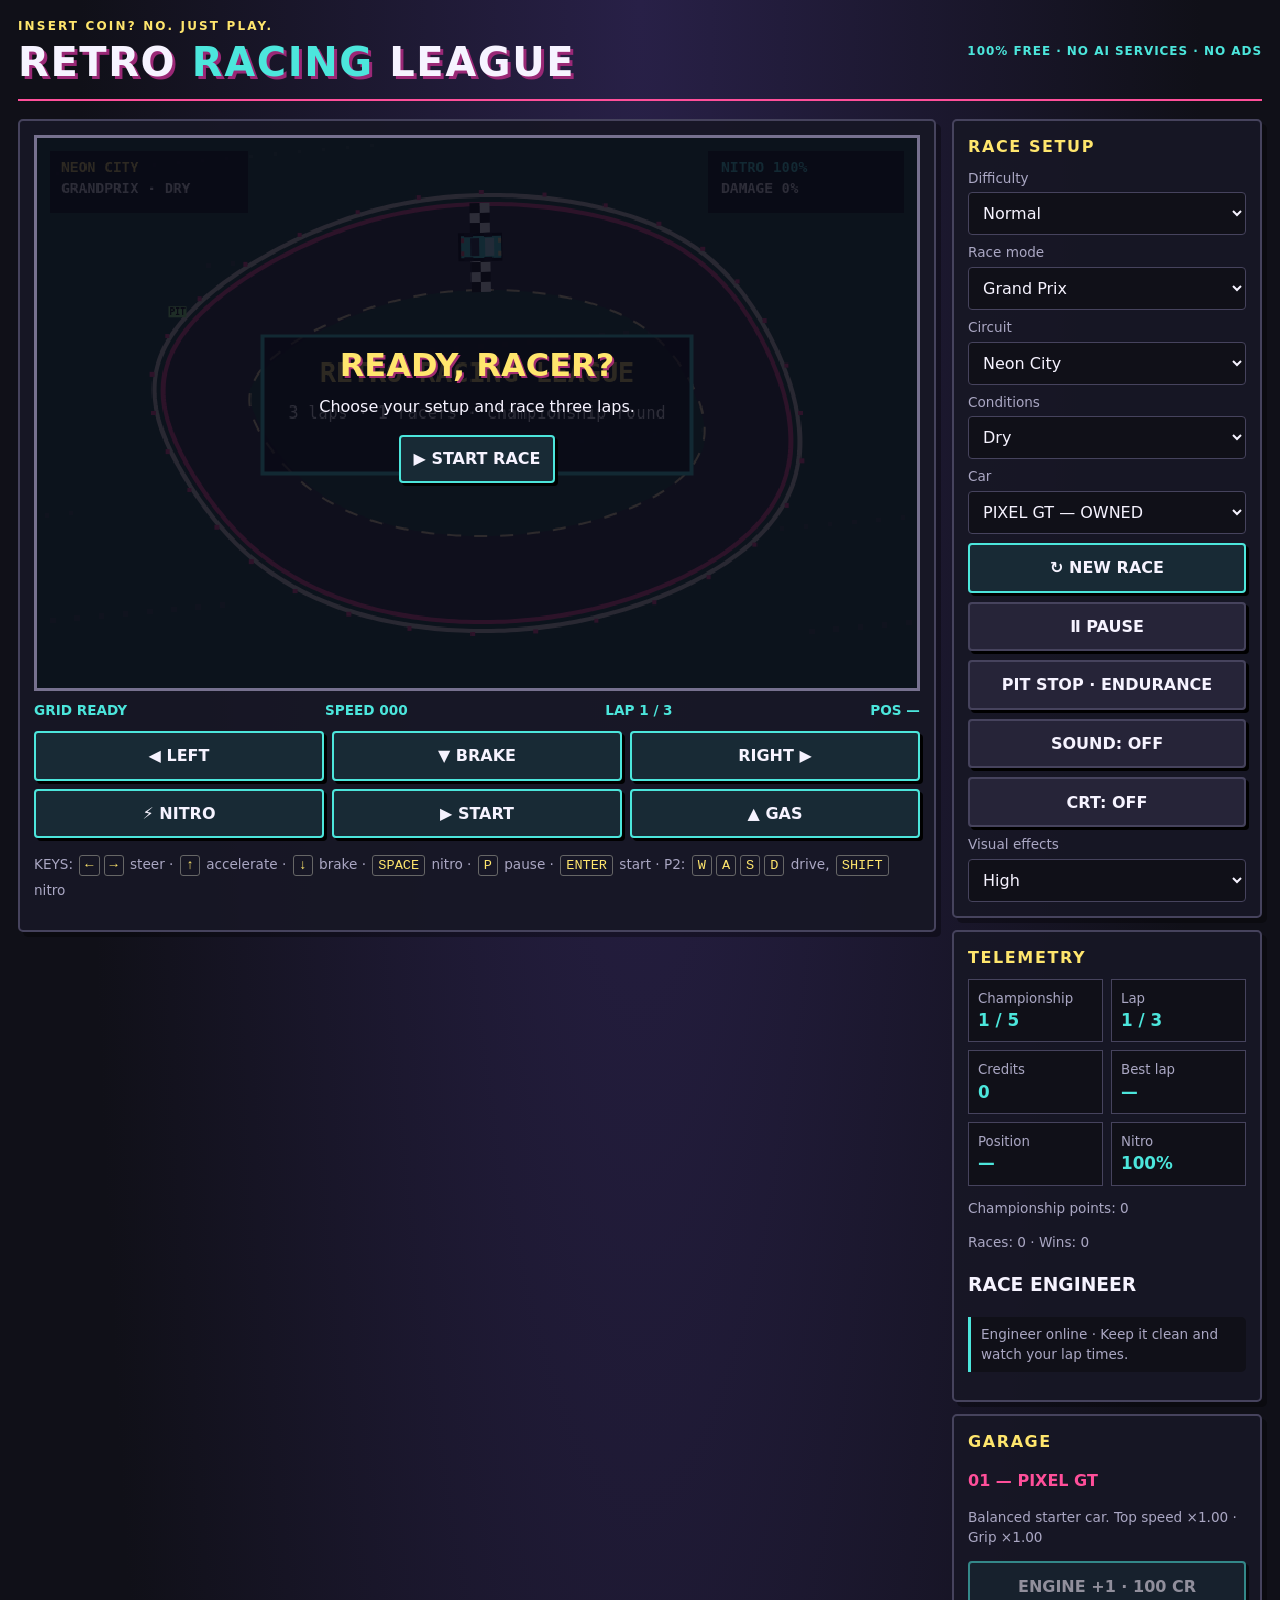
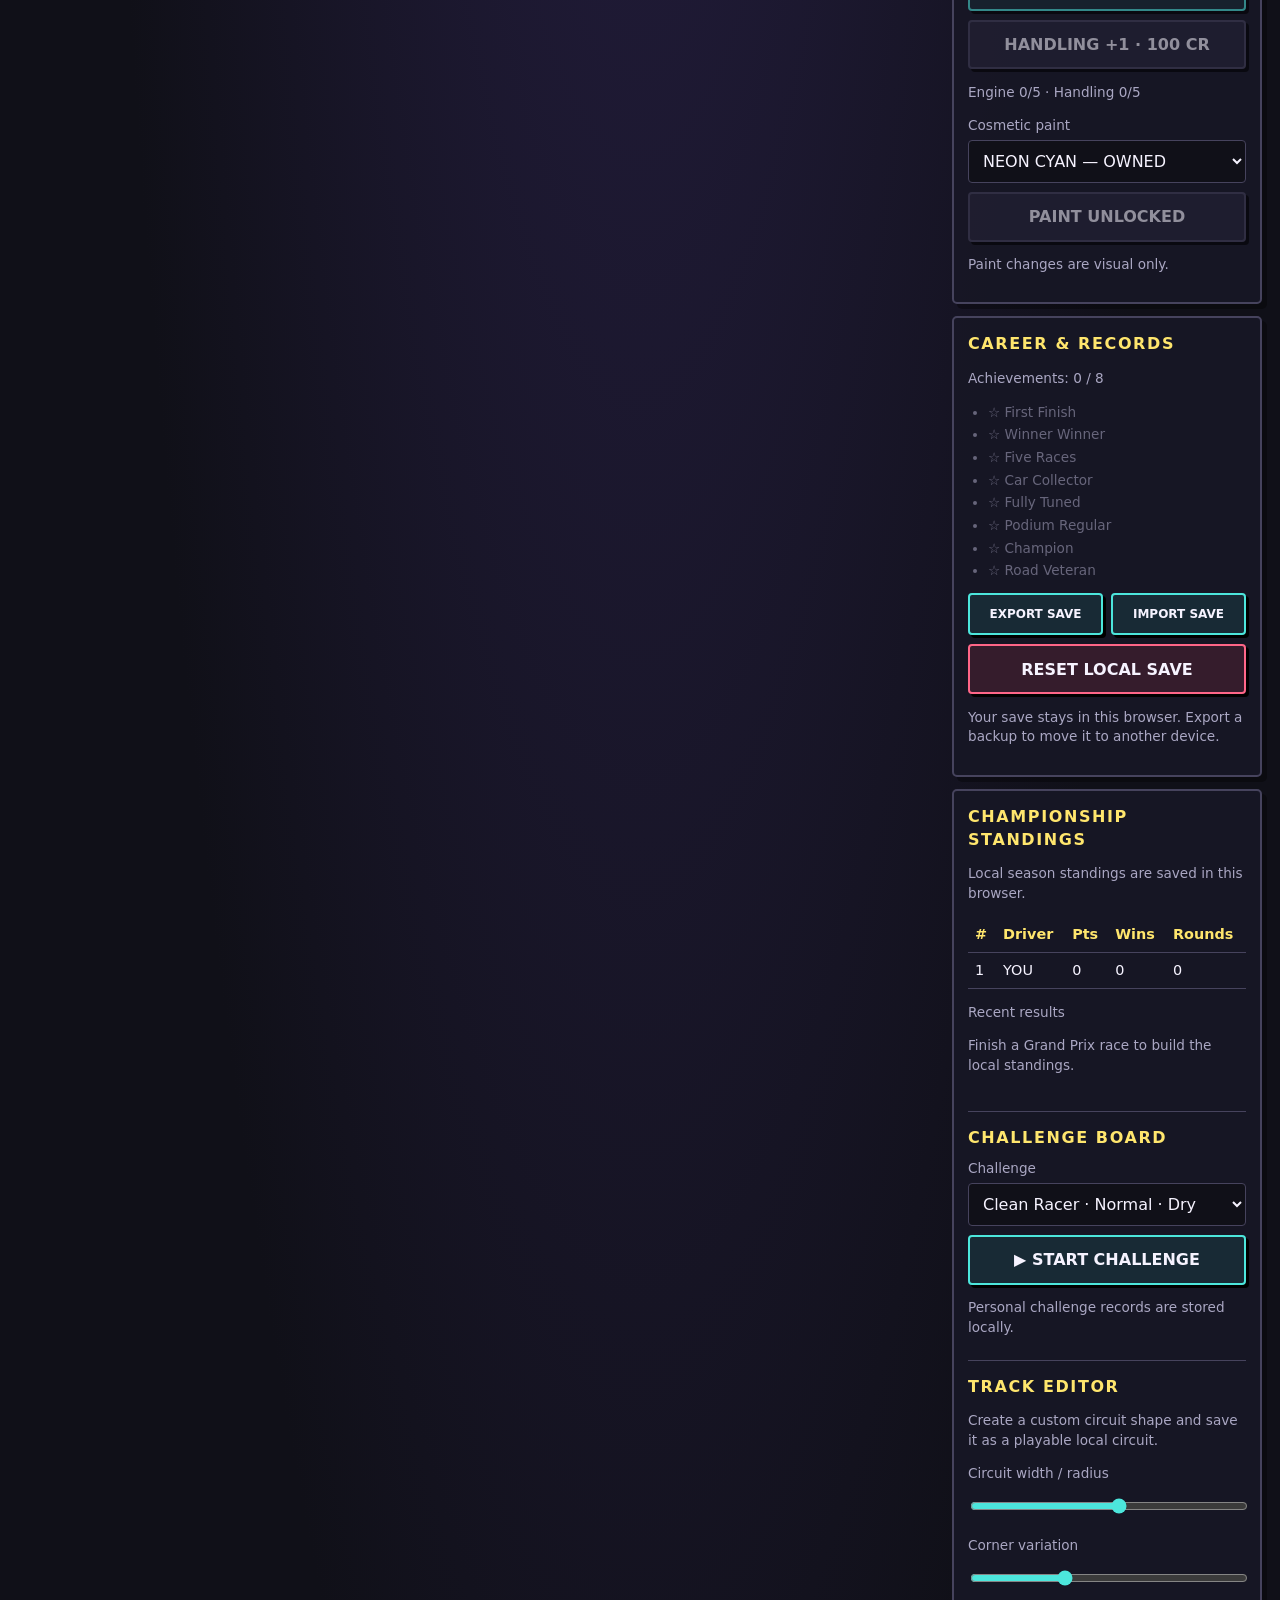
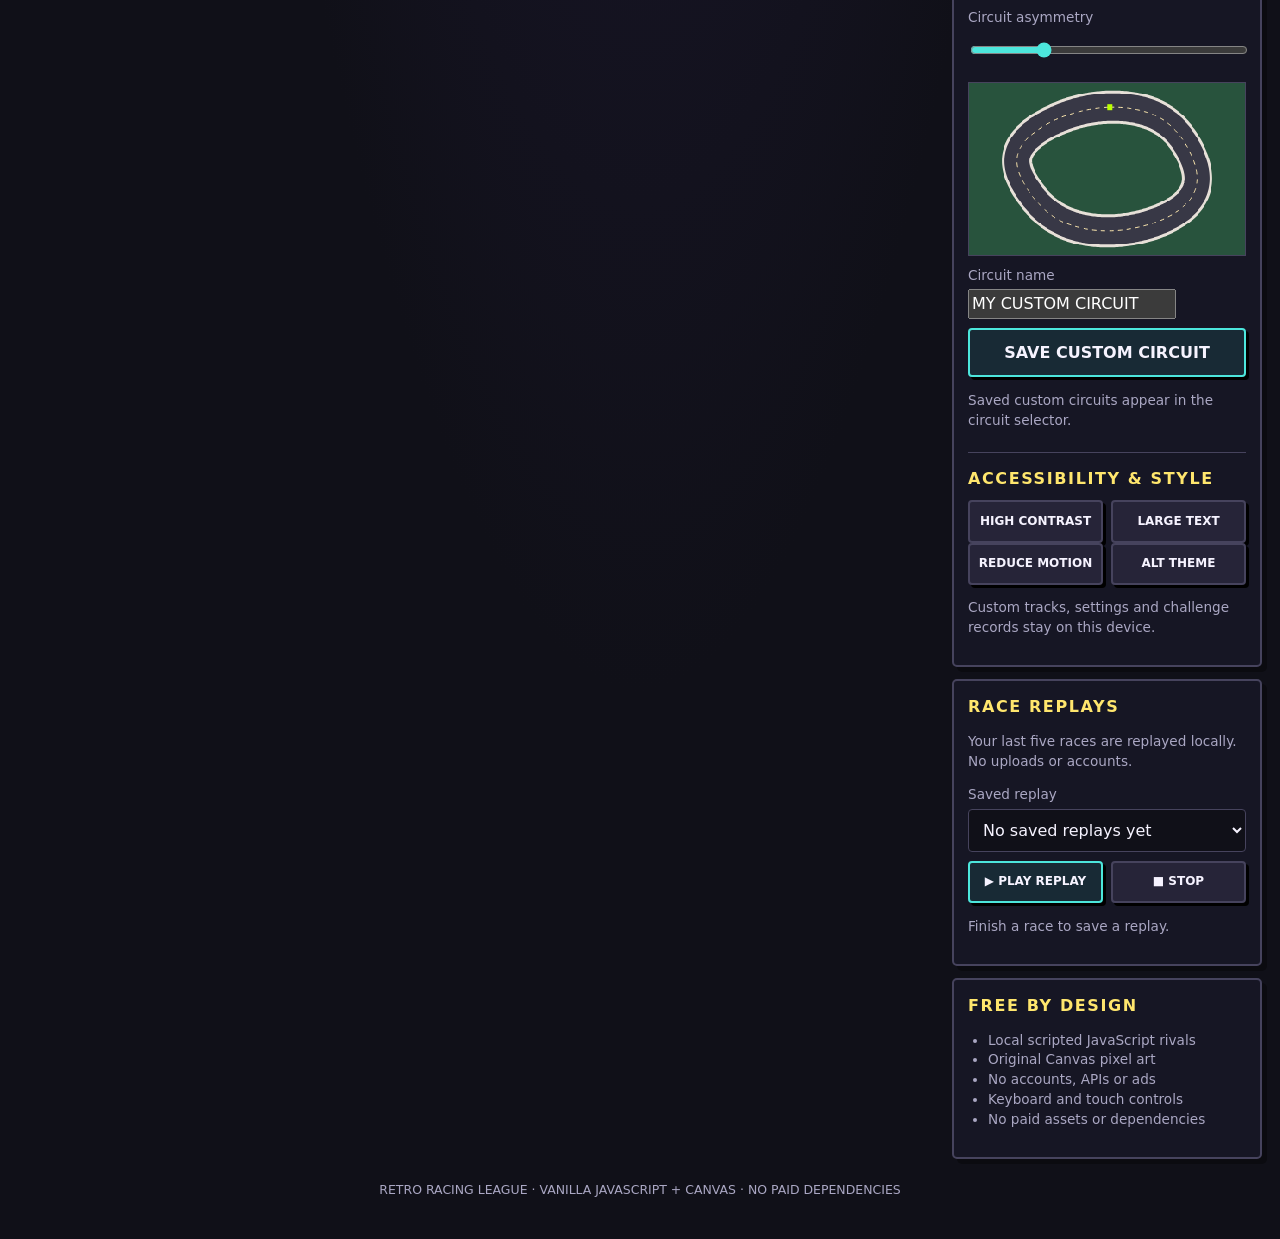
==== index.html @ 6a49f4e6 "Add new circuits to race selector" ====
<!doctype html>
<html lang="en">
<head>
<meta charset="utf-8"><meta name="viewport" content="width=device-width,initial-scale=1,viewport-fit=cover">
<meta name="theme-color" content="#101018"><meta name="description" content="A free 16-bit arcade racing career. Original Canvas graphics, local JavaScript rivals, no ads, no accounts, no paid services.">
<title>Retro Racing League</title><link rel="stylesheet" href="css/style.css">
</head>
<body><div class="shell">
<header class="mast"><div><p class="eyebrow">INSERT COIN? NO. JUST PLAY.</p><h1>RETRO <span>RACING</span> LEAGUE</h1></div><p class="free-tag">100% FREE · NO AI SERVICES · NO ADS</p></header>
<main>
<section class="game-panel">
<div id="canvasFrame" class="canvas-frame"><canvas id="game" width="800" height="500" aria-label="Top-down racing game. Use arrow keys or touch controls."></canvas>
<div id="overlay" class="overlay"><h2 id="overlayTitle">READY, RACER?</h2><p id="overlayText">Choose your setup and race three laps.</p><button id="startBtn">▶ START RACE</button></div></div>
<div class="race-strip"><span id="status" role="status" aria-live="polite">GRID READY</span><span id="speed">SPEED 000</span><span id="lap">LAP 0 / 3</span><span id="position">POS — / 4</span></div>
<div class="touch-controls" aria-label="Touch driving controls"><button data-control="left" aria-label="Steer left">◀ LEFT</button><button data-control="brake">▼ BRAKE</button><button data-control="right" aria-label="Steer right">RIGHT ▶</button><button data-control="nitro">⚡ NITRO</button><button id="mobileStart">▶ START</button><button data-control="gas">▲ GAS</button></div>
<p class="hint">KEYS: <kbd>←</kbd><kbd>→</kbd> steer · <kbd>↑</kbd> accelerate · <kbd>↓</kbd> brake · <kbd>SPACE</kbd> nitro · <kbd>P</kbd> pause · <kbd>ENTER</kbd> start · P2: <kbd>W</kbd><kbd>A</kbd><kbd>S</kbd><kbd>D</kbd> drive, <kbd>SHIFT</kbd> nitro</p>
</section>
<aside class="sidebar">
<section class="panel"><h2>RACE SETUP</h2>
<label for="difficulty">Difficulty</label><select id="difficulty"><option value="easy">Easy</option><option value="normal" selected>Normal</option><option value="hard">Hard</option><option value="expert">Expert</option></select>
<label for="mode">Race mode</label><select id="mode"><option value="grandprix">Grand Prix</option><option value="timeattack">Time Attack</option><option value="elimination">Elimination</option><option value="endurance">Endurance</option><option value="duel">LOCAL 2-PLAYER DUEL</option></select>
<label for="track">Circuit</label><select id="track"><option value="neon">Neon City</option><option value="desert">Pixel Desert</option><option value="forest">Forest Sprint</option><option value="coast">Coastal Run</option><option value="night">Midnight Run</option><option value="canyon">Canyon Loop</option><option value="snow">Snow Circuit</option><option value="harbor">Pixel Harbor</option><option value="mountain">Mountain Pass</option><option value="stadium">Turbo Stadium</option><option value="skyline">Skyline Express</option><option value="volcano">Volcano Run</option><option value="wetlands">Marshland GP</option><option value="tokyo">Pixel Tokyo</option><option value="ruins">Temple Ruins</option><option value="dunes">Dune Serpent</option><option value="glacier">Glacier Ring</option><option value="farmland">Harvest Raceway</option><option value="industrial">Industrial Zone</option><option value="lunar">Lunar Circuit</option></select>
<label for="weather">Conditions</label><select id="weather"><option value="dry">Dry</option><option value="wet">Wet</option></select>
<label for="car">Car</label><select id="car"></select>
<button id="newRace" class="wide">↻ NEW RACE</button><button id="pauseBtn" class="wide secondary">Ⅱ PAUSE / RESUME</button><button id="pitBtn" class="wide secondary">PIT STOP · ENDURANCE</button><button id="soundBtn" class="wide secondary">SOUND: OFF</button><button id="crtBtn" class="wide secondary">CRT: OFF</button><label for="quality">Visual effects</label><select id="quality"><option value="high">High</option><option value="low">Reduced effects</option></select>
</section>
<section class="panel"><h2>TELEMETRY</h2><div class="stats">
<div><small>Championship</small><strong id="raceNo">1 / 5</strong></div><div><small>Lap</small><strong id="lapStat">0 / 3</strong></div>
<div><small>Credits</small><strong id="credits">0</strong></div><div><small>Best lap</small><strong id="best">—</strong></div>
<div><small>Position</small><strong id="positionStat">—</strong></div><div><small>Nitro</small><strong id="nitroStat">100%</strong></div></div>
<p class="muted" id="championship">Championship points: 0</p><p class="muted" id="record">Races: 0 · Wins: 0</p><h3>RACE ENGINEER</h3><p id="engineerAdvice" class="muted" role="status" aria-live="polite">Engineer online · Choose a race setup.</p></section>
<section class="panel"><h2>GARAGE</h2><p class="car-name" id="carName">01 — PIXEL GT</p><p class="muted" id="carInfo">Balanced starter car.</p>
<button id="upgradeEngine" class="wide">ENGINE +1 · 100 CR</button><button id="upgradeHandling" class="wide secondary">HANDLING +1 · 100 CR</button><p class="muted" id="upgradeStats">Engine 0/5 · Handling 0/5</p><label for="paint">Cosmetic paint</label><select id="paint"></select><button id="buyPaint" class="wide secondary">UNLOCK PAINT · 150 CR</button><p class="muted">Paint changes are visual only.</p></section>
<section class="panel"><h2>CAREER & RECORDS</h2><p class="muted" id="achievements">Achievements: 0 / 8</p><ul id="achievementList" class="achievement-list"></ul><div class="button-pair"><button id="exportSave">EXPORT SAVE</button><button id="importSave">IMPORT SAVE</button></div><input id="saveFile" type="file" accept="application/json,.json" hidden><button id="resetSave" class="wide danger">RESET LOCAL SAVE</button><p class="muted">Your save stays in this browser. Export a backup to move it to another device.</p></section>

<section class="panel extras-panel"><h2>CHAMPIONSHIP STANDINGS</h2><p class="muted">Local season standings are saved in this browser.</p><div id="standings" aria-live="polite"></div><h2>CHALLENGE BOARD</h2><label for="challenge">Challenge</label><select id="challenge"><option value="clean">Clean Racer · Normal · Dry</option><option value="rain">Rain Runner · Hard · Wet</option><option value="time">Time Trial · Normal · Time Attack</option><option value="enduro">Endurance Test · Easy · 8 laps</option><option value="expert">Expert Lap · Expert · Dry</option></select><button id="launchChallenge" class="wide">▶ START CHALLENGE</button><p id="challengeRecord" class="muted">Personal challenge records are stored locally.</p><h2>TRACK EDITOR</h2><p class="muted">Create a custom circuit shape and save it as a playable local circuit.</p><label for="editorWidth">Circuit width / radius</label><input id="editorWidth" type="range" min="205" max="270" value="240"><label for="editorBend">Corner variation</label><input id="editorBend" type="range" min="0" max="12" value="4"><label for="editorAsymmetry">Circuit asymmetry</label><input id="editorAsymmetry" type="range" min="0" max="12" value="3"><canvas id="trackPreview" width="320" height="180" aria-label="Custom track preview"></canvas><label for="customTrackName">Circuit name</label><input id="customTrackName" maxlength="22" value="MY CUSTOM CIRCUIT"><button id="saveCustomTrack" class="wide">SAVE CUSTOM CIRCUIT</button><p id="editorStatus" class="muted" role="status">Saved custom circuits appear in the circuit selector.</p><h2>ACCESSIBILITY & STYLE</h2><div class="button-pair"><button id="contrastToggle" class="secondary">HIGH CONTRAST</button><button id="largeTextToggle" class="secondary">LARGE TEXT</button></div><div class="button-pair"><button id="reduceMotionToggle" class="secondary">REDUCE MOTION</button><button id="cosmeticToggle" class="secondary">ALT THEME</button></div><p class="muted">Custom tracks, settings and challenge records stay on this device.</p></section>
<section class="panel"><h2>RACE REPLAYS</h2><p class="muted">Your last five races are replayed locally. No uploads or accounts.</p><label for="replaySelect">Saved replay</label><select id="replaySelect"><option value="">No saved replays yet</option></select><div class="button-pair"><button id="playReplay" class="wide">▶ PLAY REPLAY</button><button id="stopReplay" class="wide secondary">■ STOP</button></div><p id="replayStatus" class="muted" role="status">Finish a race to save a replay.</p></section>
<section class="panel"><h2>FREE BY DESIGN</h2><ul><li>Local scripted JavaScript rivals</li><li>Original Canvas pixel art</li><li>No accounts, APIs or ads</li><li>Keyboard and touch controls</li><li>No paid assets or dependencies</li></ul></section>
</aside></main><footer>RETRO RACING LEAGUE · VANILLA JAVASCRIPT + CANVAS · NO PAID DEPENDENCIES</footer></div>
<script src="js/game.js" defer></script><script src="js/expansion.js" defer></script></body></html>
---- css/style.css ----
:root{color-scheme:dark;--bg:#101018;--panel:#1b1b2b;--ink:#f6f3ff;--muted:#aaa7c3;--pink:#ff4f9a;--cyan:#4ce6dc;--yellow:#ffe66d;--line:#46435d}*{box-sizing:border-box}body{margin:0;min-height:100vh;background:radial-gradient(ellipse at top,#282047,#101018 62%);color:var(--ink);font:16px/1.45 system-ui,sans-serif}.shell{max-width:1280px;margin:auto;padding:18px}.mast{display:flex;justify-content:space-between;align-items:center;gap:12px;flex-wrap:wrap;border-bottom:2px solid var(--pink);padding-bottom:14px}.eyebrow{margin:0;color:var(--yellow);font-size:.75rem;font-weight:900;letter-spacing:.18em}.mast h1{margin:4px 0 0;font-size:clamp(1.5rem,4vw,2.5rem);line-height:1.15;letter-spacing:.04em;text-shadow:3px 3px #9a2876}.mast h1 span{color:var(--cyan)}.free-tag{font-weight:900;color:var(--cyan);font-size:.75rem;letter-spacing:.08em}.layout,main{display:grid;grid-template-columns:minmax(0,1fr) 310px;gap:16px;margin-top:18px;align-items:start}.game-panel,.panel{background:#171725ed;border:2px solid var(--line);padding:14px;box-shadow:5px 5px 0 #0005;border-radius:5px;min-width:0}.canvas-frame{position:relative;background:#070810;border:3px solid #77718f;line-height:0;overflow:hidden}canvas{display:block;width:100%;height:auto;aspect-ratio:8/5;image-rendering:pixelated;touch-action:none}.overlay{position:absolute;inset:0;display:flex;flex-direction:column;align-items:center;justify-content:center;text-align:center;padding:16px;background:#090916d9;line-height:1.4}.overlay.hidden{display:none}.overlay h2{color:var(--yellow);font-size:clamp(1.2rem,3vw,2rem);margin:0 0 8px;text-shadow:2px 2px #a12c70}.overlay p{margin:0 0 16px;max-width:40rem}.race-strip{display:flex;justify-content:space-between;gap:8px;flex-wrap:wrap;padding:10px 0;color:var(--cyan);font-size:.85rem;font-weight:900}.touch-controls{display:grid;grid-template-columns:repeat(3,minmax(0,1fr));gap:8px}.touch-controls button{min-height:48px;touch-action:none;user-select:none;-webkit-user-select:none}.hint,.muted{color:var(--muted);font-size:.85rem}.hint{line-height:2}kbd{border:1px solid #666;padding:2px 5px;border-radius:3px;color:var(--yellow);margin:0 2px}button,select,input{font:inherit}button{cursor:pointer;border:2px solid var(--cyan);background:#182a35;color:var(--ink);padding:.7rem .8rem;font-weight:850;box-shadow:3px 3px 0 #000;border-radius:4px}button:hover,button:focus-visible{background:var(--cyan);color:#101018;outline:2px solid white;outline-offset:2px}button:disabled{opacity:.45;cursor:not-allowed}.secondary{border-color:var(--line);background:#262438}.danger{border-color:#ff6688;background:#351c2c}.sidebar{display:flex;flex-direction:column;gap:12px}.panel h2{font-size:1rem;color:var(--yellow);letter-spacing:.1em;margin:0 0 10px}.panel label{display:block;margin:8px 0 4px;color:var(--muted);font-size:.85rem}.panel select{width:100%;padding:10px;background:#101018;border:1px solid var(--line);color:var(--ink);border-radius:4px}.wide{display:block;width:100%;margin-top:9px}.stats{display:grid;grid-template-columns:1fr 1fr;gap:8px}.stats>div{padding:9px;background:#101018;border:1px solid var(--line);min-width:0}.stats small{display:block;color:var(--muted)}.stats strong{display:block;color:var(--cyan);font-size:1.05rem;overflow-wrap:anywhere}.car-name{color:var(--pink);font-weight:900}.panel ul{padding-left:20px;color:var(--muted);font-size:.85rem}.achievement-list{margin:4px 0 12px}.achievement-list li{margin:3px 0}.achievement-list .locked{opacity:.55}.button-pair{display:grid;grid-template-columns:1fr 1fr;gap:8px}.button-pair button{font-size:.75rem;padding:.65rem .3rem}footer{text-align:center;color:var(--muted);font-size:.78rem;padding:22px 0}@media(max-width:900px){.layout,main{grid-template-columns:1fr}.sidebar{display:grid;grid-template-columns:repeat(2,minmax(0,1fr))}.sidebar .panel:last-child{grid-column:1/-1}}@media(max-width:520px){.shell{padding:10px}.game-panel,.panel{padding:10px}.sidebar{grid-template-columns:1fr}.sidebar .panel:last-child{grid-column:auto}.touch-controls{gap:5px}.touch-controls button{font-size:.82rem;padding:.6rem .25rem;min-height:48px}.race-strip{font-size:.75rem}.free-tag{font-size:.68rem}.hint{font-size:.75rem}}@media(prefers-reduced-motion:reduce){*{scroll-behavior:auto!important;animation:none!important;transition:none!important}}
.canvas-frame.crt::after{content:"";position:absolute;inset:0;pointer-events:none;background:repeating-linear-gradient(to bottom,transparent 0,transparent 3px,#00000035 4px);box-shadow:inset 0 0 35px #0009}.achievement-list .earned{color:var(--yellow)}.canvas-frame.crt canvas{filter:contrast(1.08) saturate(1.12)}
/* Expansion features: editor, standings, accessibility and responsive controls */
.extras-panel{grid-column:1/-1}.extras-panel h2:not(:first-child){margin-top:22px;border-top:1px solid var(--line);padding-top:14px}
.extras-panel input[type=range]{width:100%;accent-color:var(--cyan);min-height:32px}
#trackPreview{display:block;width:100%;max-width:480px;height:auto;margin:10px auto;border:1px solid var(--line);background:#101018;image-rendering:pixelated}
#standings{overflow-x:auto}#standings table{width:100%;border-collapse:collapse;font-size:.9rem}#standings th,#standings td{text-align:left;padding:7px;border-bottom:1px solid var(--line)}#standings th{color:var(--yellow)}
button:focus-visible,select:focus-visible,input:focus-visible{outline:3px solid var(--yellow);outline-offset:3px}
button:disabled{opacity:.55;cursor:not-allowed}
body.high-contrast{--bg:#000;--panel:#000;--ink:#fff;--muted:#fff;--line:#fff;background:#000}
body.large-text{font-size:19px}body.alt-theme{--pink:#ffb000;--cyan:#baff00;--yellow:#ffb000}
body.reduce-motion *,body.reduce-motion *::before,body.reduce-motion *::after{animation:none!important;transition:none!important;scroll-behavior:auto!important}
.extras-panel button{min-height:42px}.extras-panel label{display:block;margin-top:8px}
@media(max-width:760px){.layout,main{grid-template-columns:minmax(0,1fr)}.extras-panel{grid-column:auto}.shell{padding:9px}.game-panel,.panel{padding:10px}.touch-controls button{min-height:48px;touch-action:manipulation}button,select,input{font-size:16px}.race-strip{font-size:.78rem}}
@media(prefers-reduced-motion:reduce){*,*::before,*::after{scroll-behavior:auto!important;animation-duration:.01ms!important;transition-duration:.01ms!important}}

/* Local duel and contextual engineer */
#engineerAdvice{border-left:3px solid var(--cyan);padding:8px 10px;background:#101018;border-radius:0 5px 5px 0;min-height:42px}
#game{display:block;width:100%;height:auto;aspect-ratio:8/5;touch-action:none}
.hint{line-height:1.8;overflow-wrap:anywhere}
#replayStatus,#editorStatus{overflow-wrap:anywhere}
@media(max-width:520px){.touch-controls{display:grid;grid-template-columns:repeat(3,minmax(0,1fr));gap:6px}.touch-controls button{padding:8px 4px;font-size:.78rem;min-width:0}.race-strip{display:grid;grid-template-columns:1fr 1fr;gap:5px}.mast{align-items:flex-start;flex-direction:column}.free-tag{margin-top:0}.button-pair{grid-template-columns:1fr 1fr}}
@media(orientation:landscape) and (max-height:520px){.shell{padding:6px}.mast{padding:5px}.mast h1{font-size:1.25rem}.game-panel{padding:6px}.touch-controls button{min-height:40px}.hint{margin:4px 0}}
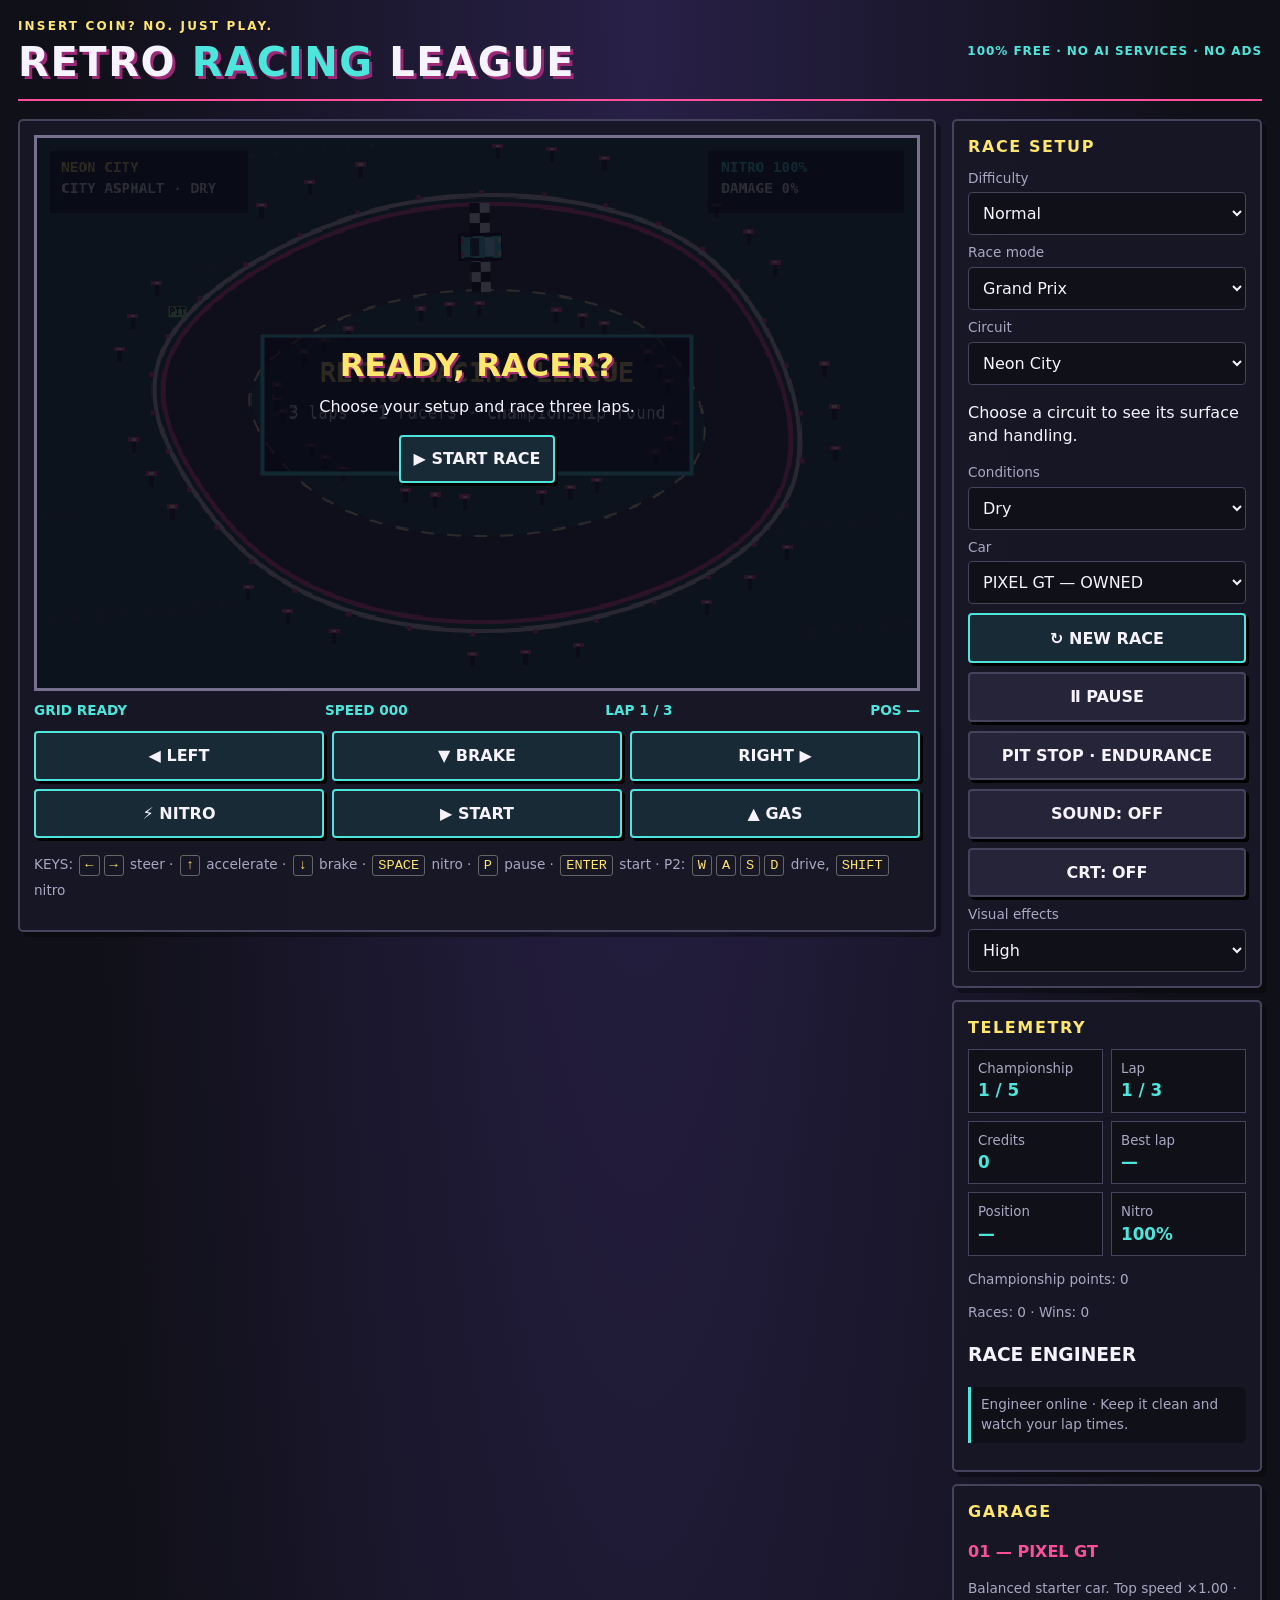
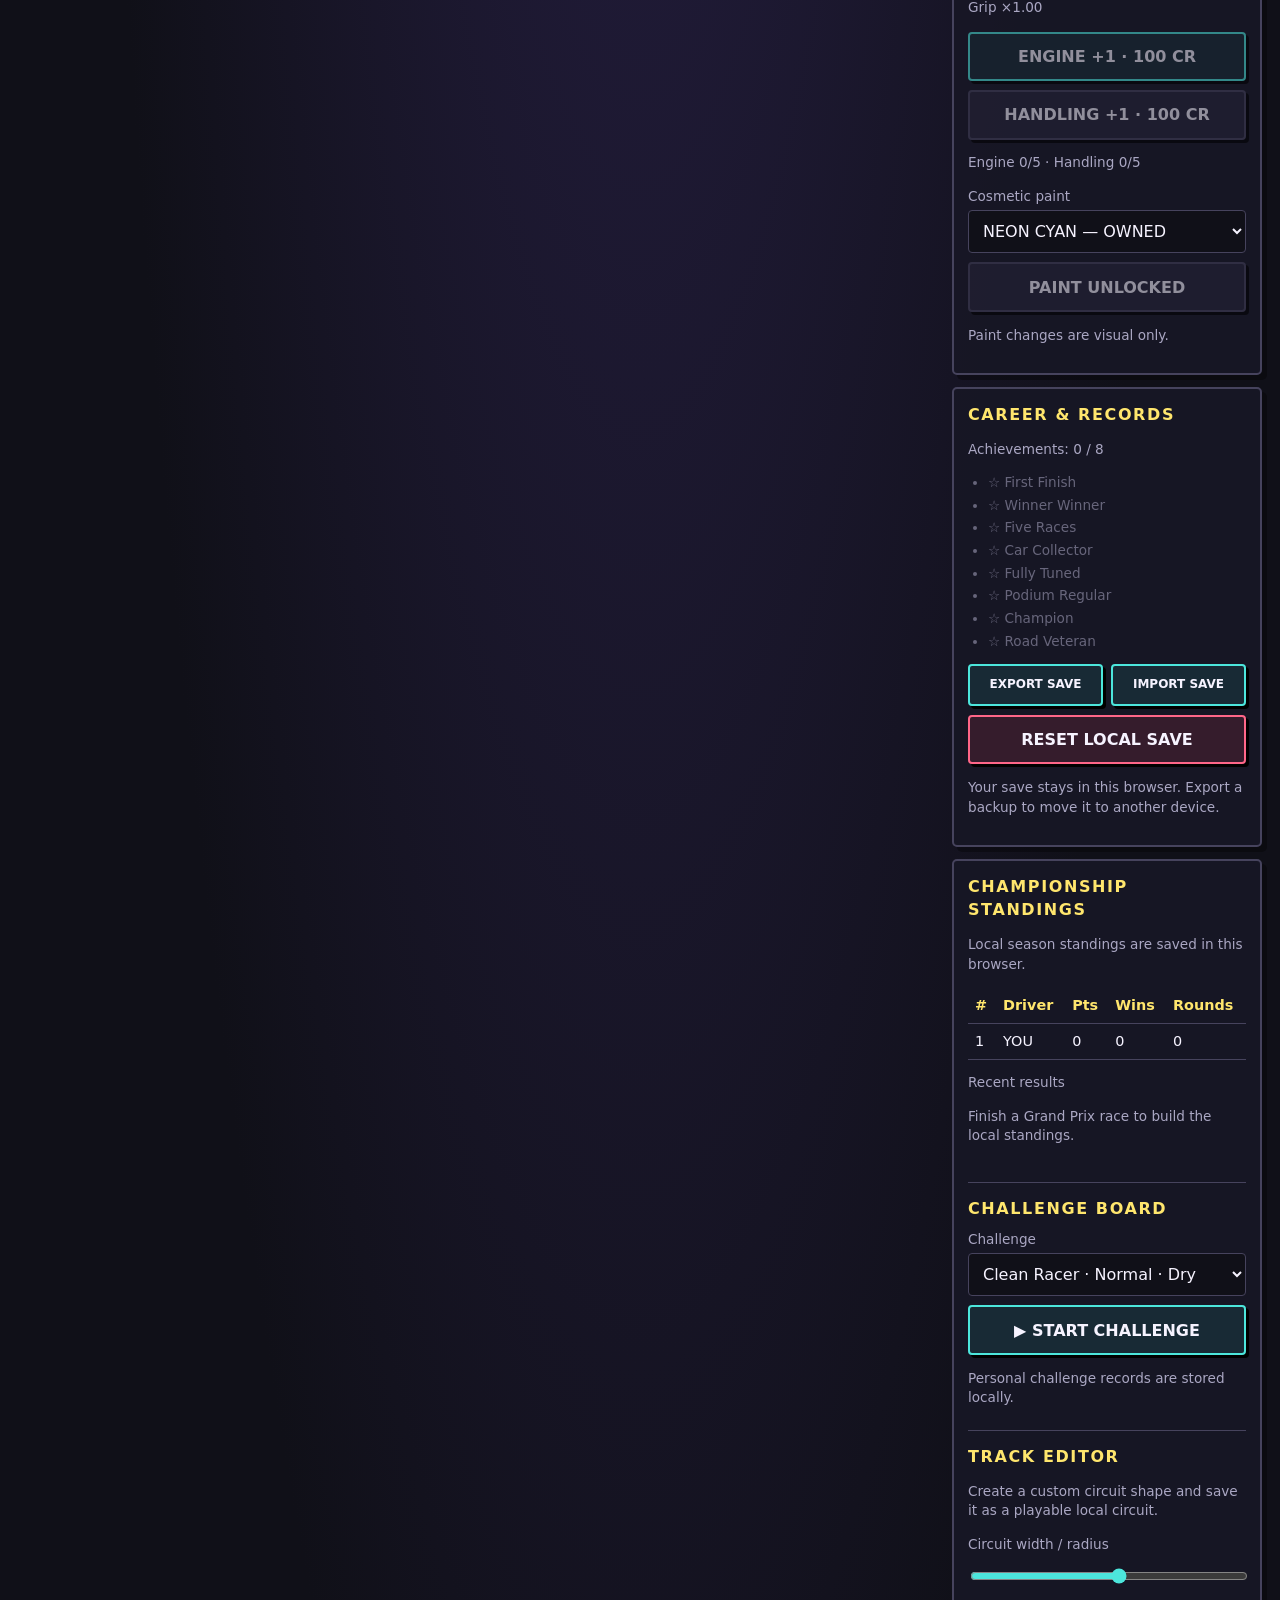
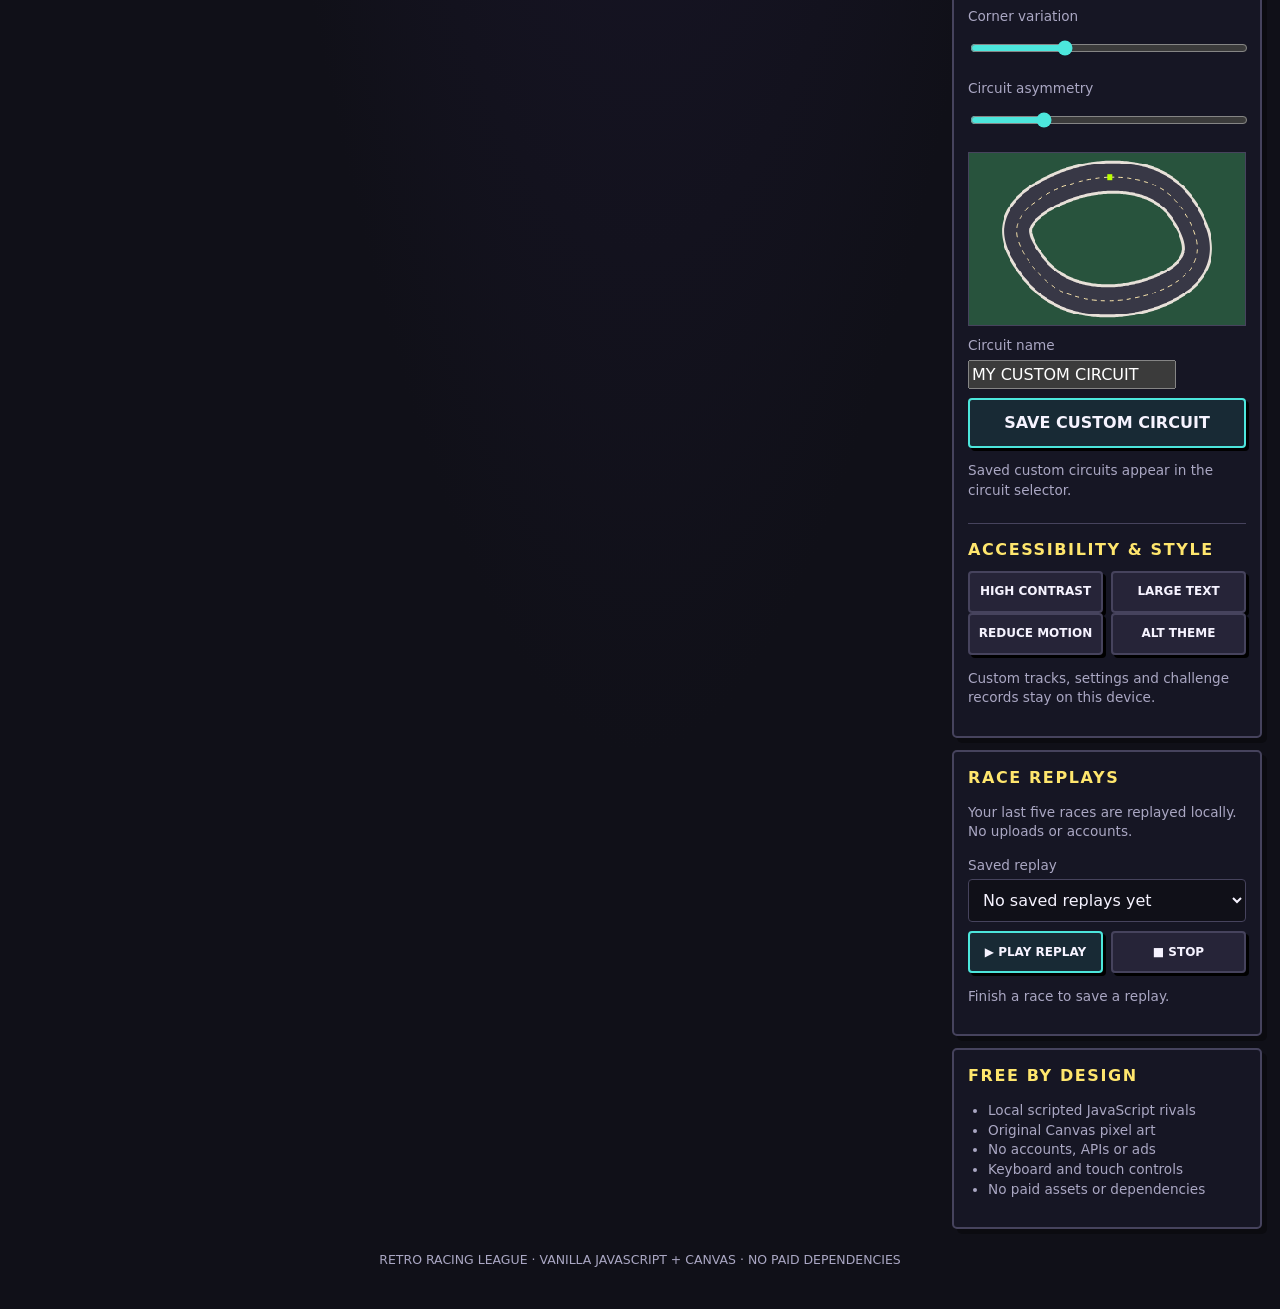
==== commit b5f110c8: "Add visible circuit selection controls" ====
--- a/index.html
+++ b/index.html
@@ -19,7 +19,7 @@
 <section class="panel"><h2>RACE SETUP</h2>
 <label for="difficulty">Difficulty</label><select id="difficulty"><option value="easy">Easy</option><option value="normal" selected>Normal</option><option value="hard">Hard</option><option value="expert">Expert</option></select>
 <label for="mode">Race mode</label><select id="mode"><option value="grandprix">Grand Prix</option><option value="timeattack">Time Attack</option><option value="elimination">Elimination</option><option value="endurance">Endurance</option><option value="duel">LOCAL 2-PLAYER DUEL</option></select>
-<label for="track">Circuit</label><select id="track"><option value="neon">Neon City</option><option value="desert">Pixel Desert</option><option value="forest">Forest Sprint</option><option value="coast">Coastal Run</option><option value="night">Midnight Run</option><option value="canyon">Canyon Loop</option><option value="snow">Snow Circuit</option><option value="harbor">Pixel Harbor</option><option value="mountain">Mountain Pass</option><option value="stadium">Turbo Stadium</option><option value="skyline">Skyline Express</option><option value="volcano">Volcano Run</option><option value="wetlands">Marshland GP</option><option value="tokyo">Pixel Tokyo</option><option value="ruins">Temple Ruins</option><option value="dunes">Dune Serpent</option><option value="glacier">Glacier Ring</option><option value="farmland">Harvest Raceway</option><option value="industrial">Industrial Zone</option><option value="lunar">Lunar Circuit</option></select>
+<label for="track">Circuit</label><select id="track"><option value="neon">Neon City</option><option value="desert">Pixel Desert</option><option value="forest">Forest Sprint</option><option value="coast">Coastal Run</option><option value="night">Midnight Run</option><option value="canyon">Canyon Loop</option><option value="snow">Snow Circuit</option><option value="harbor">Pixel Harbor</option><option value="mountain">Mountain Pass</option><option value="stadium">Turbo Stadium</option><option value="skyline">Skyline Express</option><option value="volcano">Volcano Run</option><option value="wetlands">Marshland GP</option><option value="tokyo">Pixel Tokyo</option><option value="ruins">Temple Ruins</option><option value="dunes">Dune Serpent</option><option value="glacier">Glacier Ring</option><option value="farmland">Harvest Raceway</option><option value="industrial">Industrial Zone</option><option value="lunar">Lunar Circuit</option></select><div id="trackPicker" class="track-picker" aria-label="Choose a racing circuit"></div><p id="trackDetails" class="track-details" aria-live="polite">Choose a circuit to see its surface and handling.</p>
 <label for="weather">Conditions</label><select id="weather"><option value="dry">Dry</option><option value="wet">Wet</option></select>
 <label for="car">Car</label><select id="car"></select>
 <button id="newRace" class="wide">↻ NEW RACE</button><button id="pauseBtn" class="wide secondary">Ⅱ PAUSE / RESUME</button><button id="pitBtn" class="wide secondary">PIT STOP · ENDURANCE</button><button id="soundBtn" class="wide secondary">SOUND: OFF</button><button id="crtBtn" class="wide secondary">CRT: OFF</button><label for="quality">Visual effects</label><select id="quality"><option value="high">High</option><option value="low">Reduced effects</option></select>
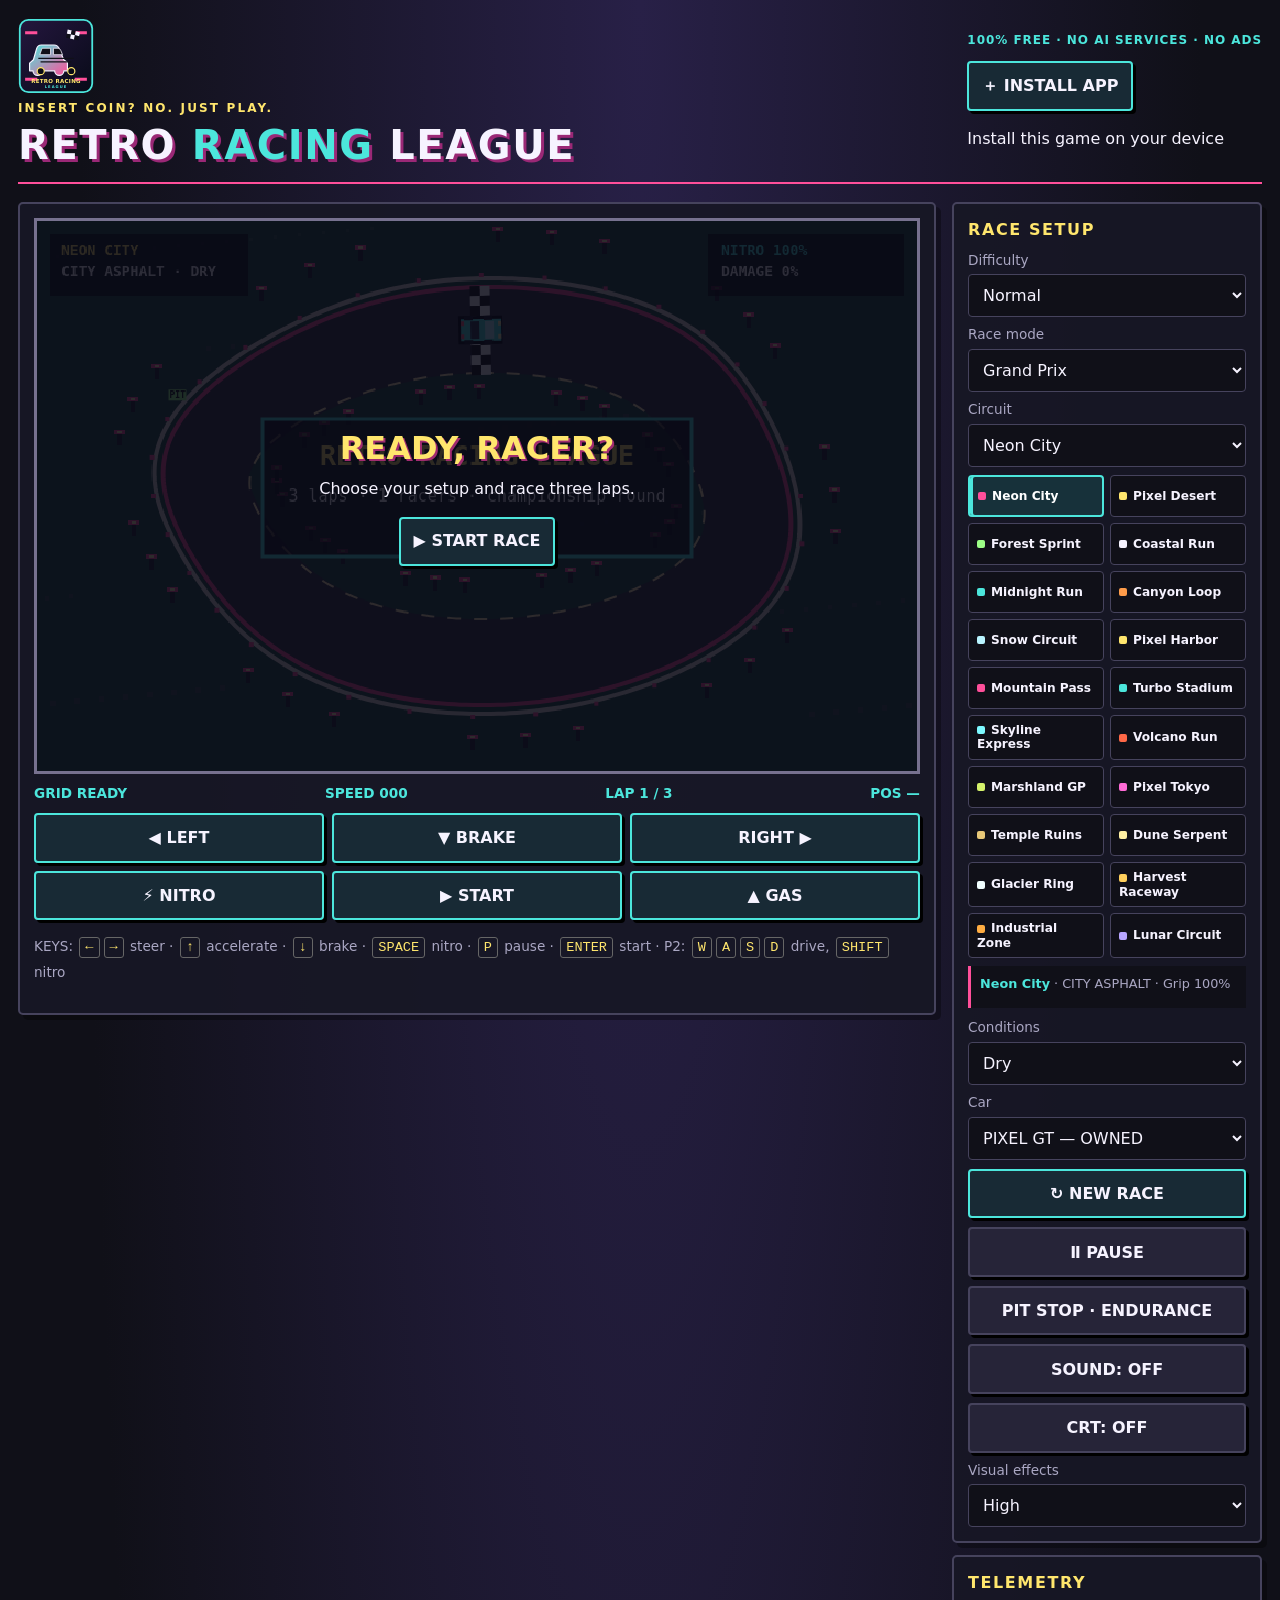
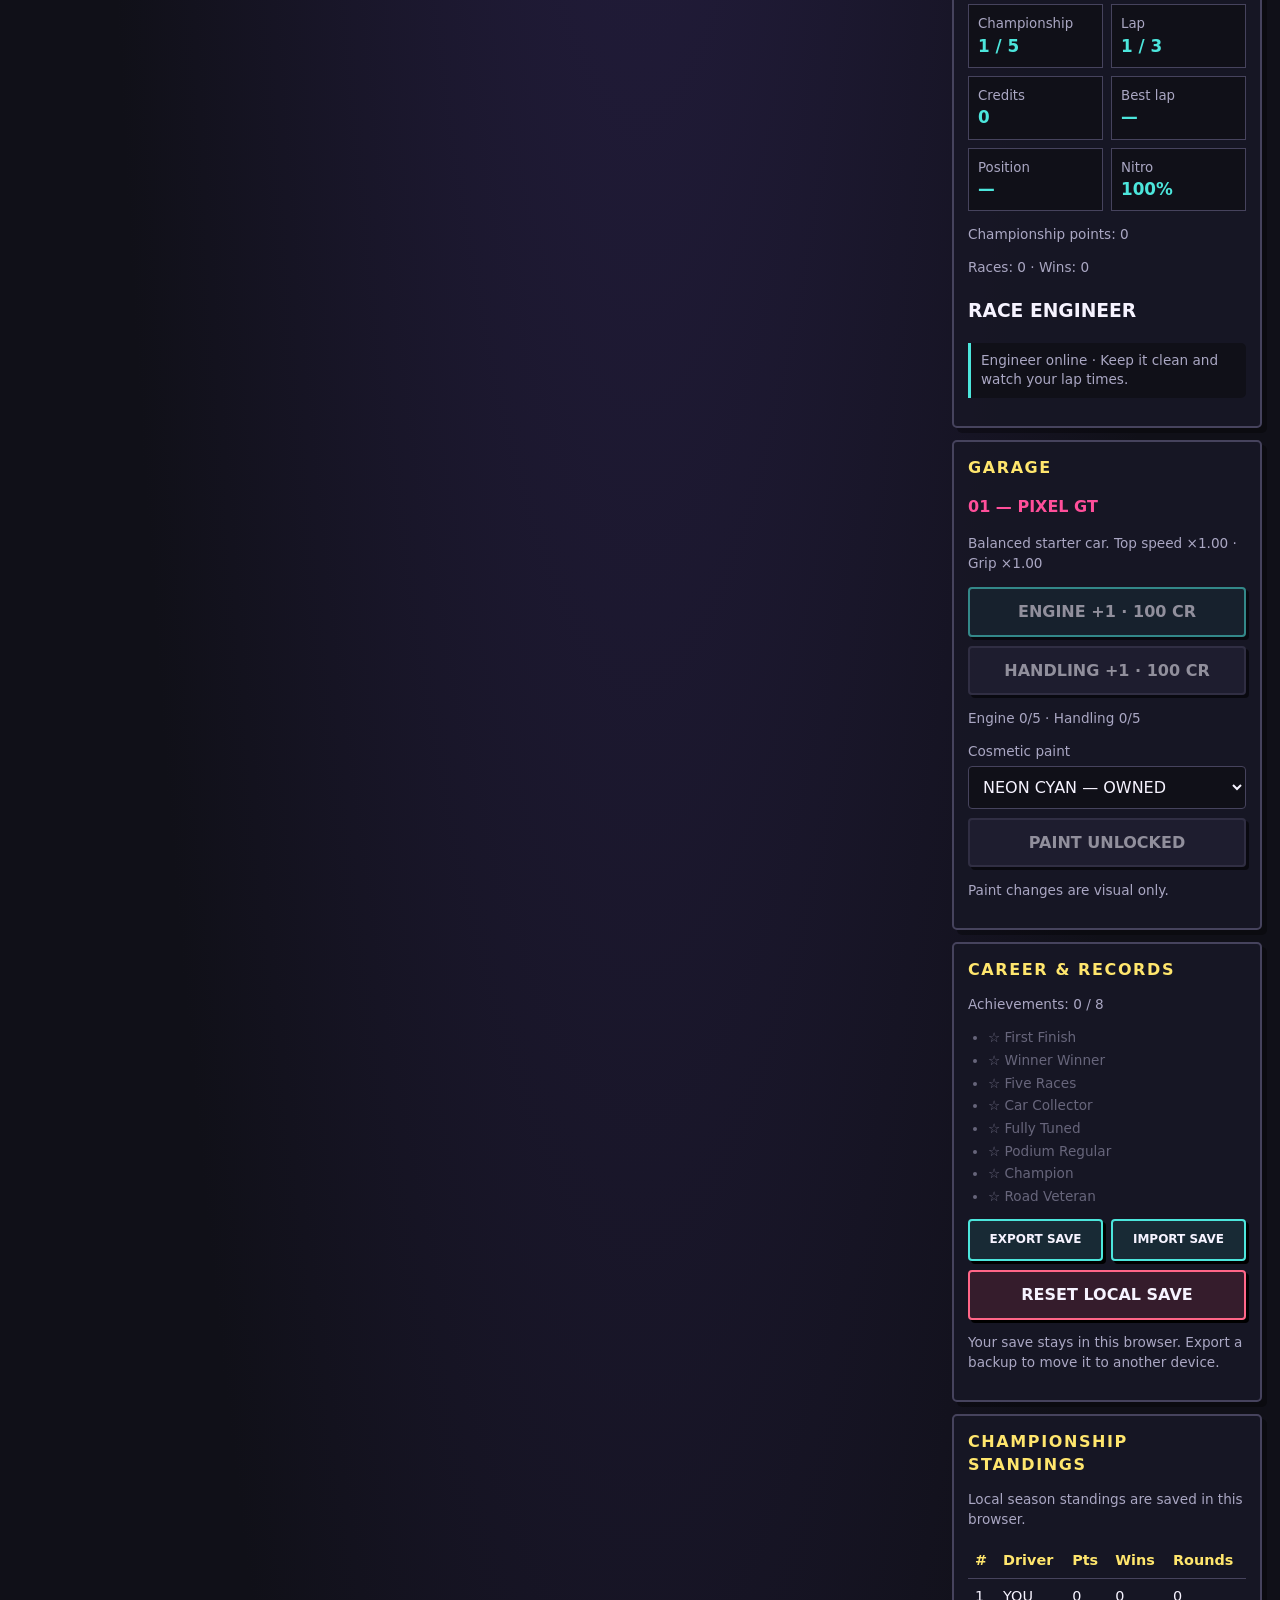
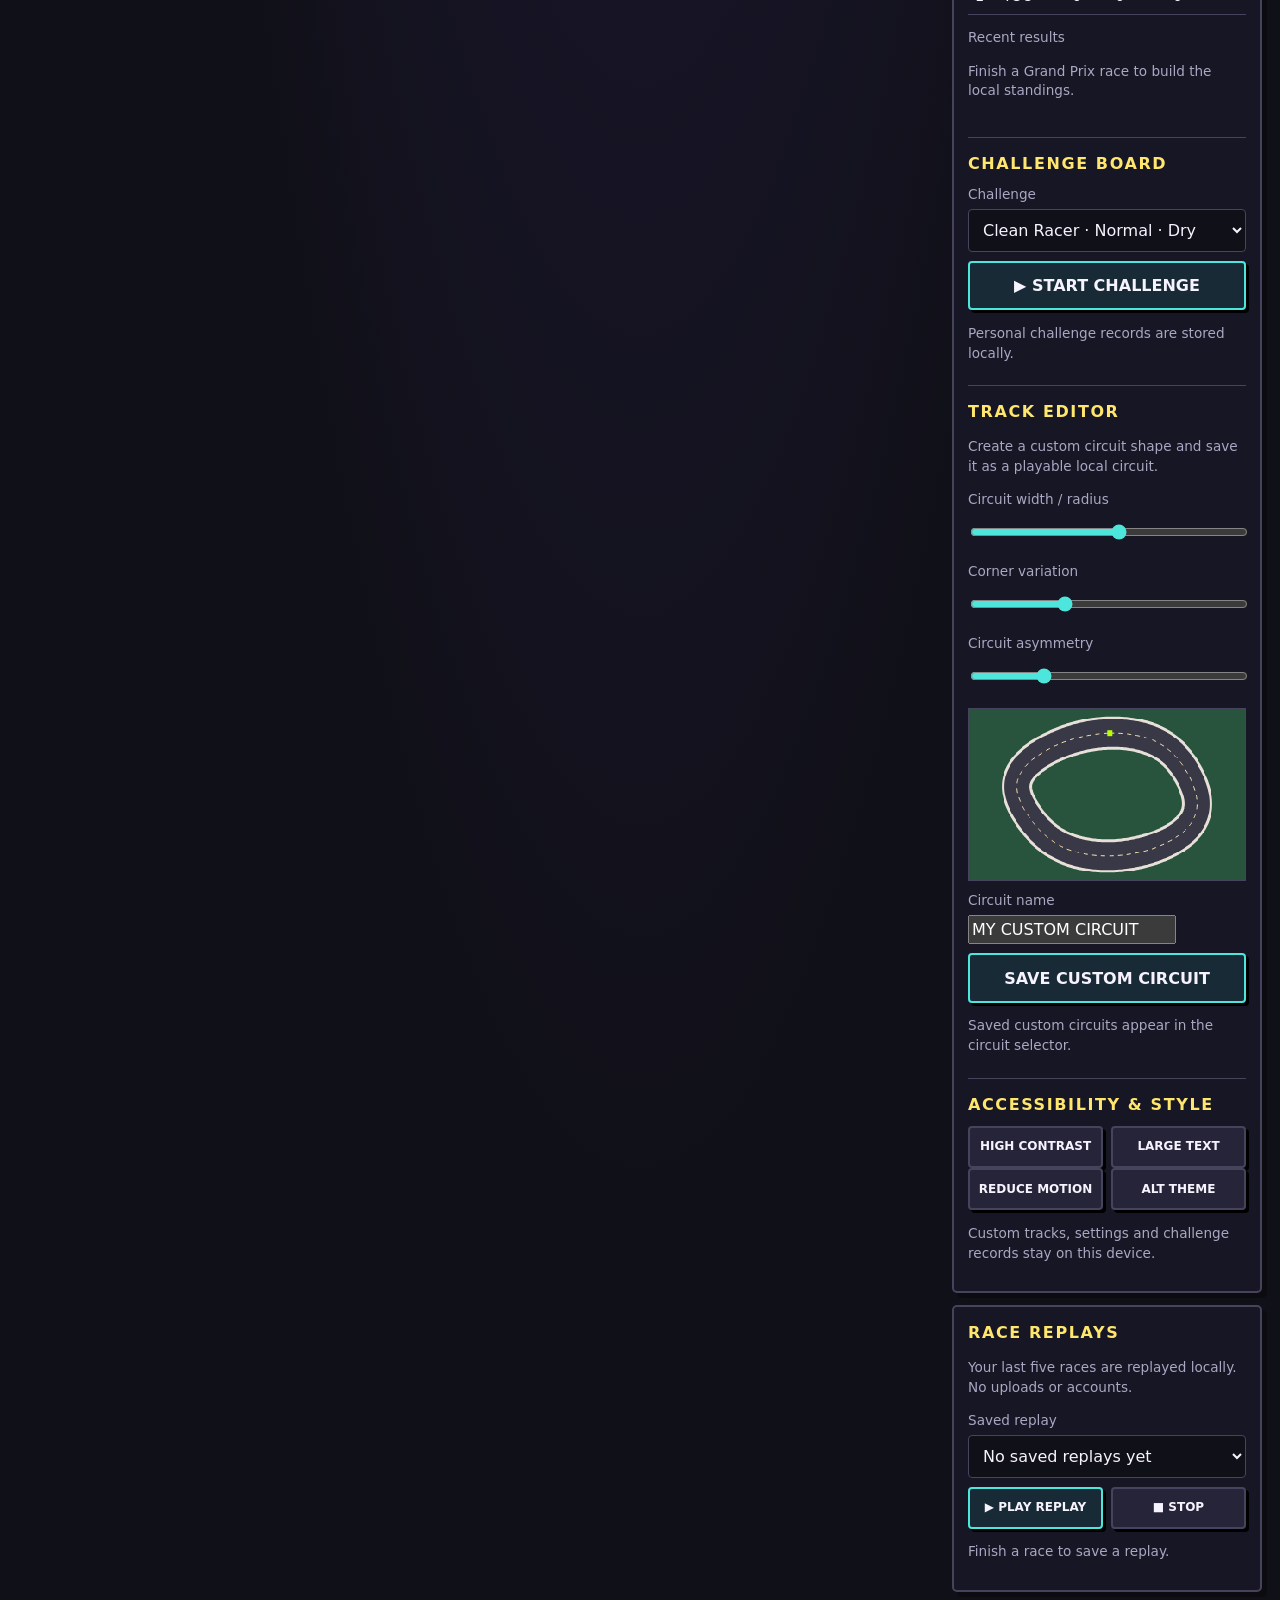
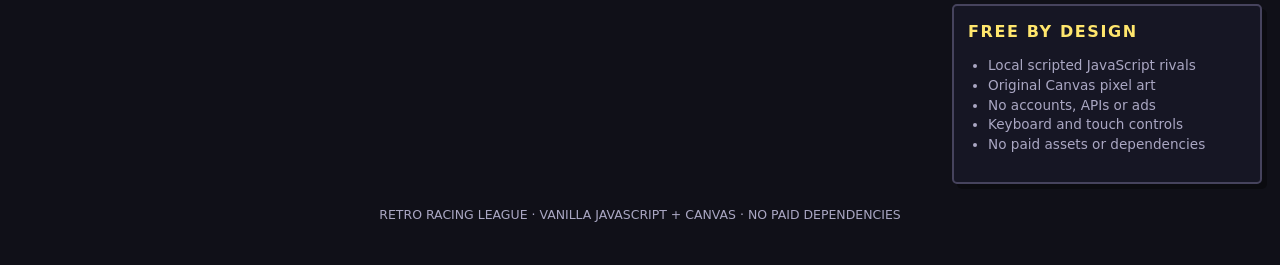
==== commit be0b2218: "Add branded header, favicon and PWA install controls" ====
--- a/index.html
+++ b/index.html
@@ -3,10 +3,12 @@
 <head>
 <meta charset="utf-8"><meta name="viewport" content="width=device-width,initial-scale=1,viewport-fit=cover">
 <meta name="theme-color" content="#101018"><meta name="description" content="A free 16-bit arcade racing career. Original Canvas graphics, local JavaScript rivals, no ads, no accounts, no paid services.">
+<meta name="application-name" content="Retro Racing League"><meta name="mobile-web-app-capable" content="yes"><meta name="apple-mobile-web-app-capable" content="yes"><meta name="apple-mobile-web-app-title" content="Retro Racing League"><meta name="apple-mobile-web-app-status-bar-style" content="black-translucent">
+<link rel="icon" type="image/svg+xml" href="assets/rrl-logo.svg"><link rel="apple-touch-icon" href="assets/rrl-logo.svg"><link rel="manifest" href="manifest.webmanifest">
 <title>Retro Racing League</title><link rel="stylesheet" href="css/style.css">
 </head>
 <body><div class="shell">
-<header class="mast"><div><p class="eyebrow">INSERT COIN? NO. JUST PLAY.</p><h1>RETRO <span>RACING</span> LEAGUE</h1></div><p class="free-tag">100% FREE · NO AI SERVICES · NO ADS</p></header>
+<header class="mast"><div class="brand-lockup"><img class="brand-logo" src="assets/rrl-logo.svg" width="76" height="76" alt="Retro Racing League logo"><div><p class="eyebrow">INSERT COIN? NO. JUST PLAY.</p><h1>RETRO <span>RACING</span> LEAGUE</h1></div></div><div class="mast-actions"><p class="free-tag">100% FREE · NO AI SERVICES · NO ADS</p><button id="installApp" class="install-button" type="button">＋ INSTALL APP</button><p id="installStatus" class="install-status" role="status" aria-live="polite">Install this game on your device</p></div></header>
 <main>
 <section class="game-panel">
 <div id="canvasFrame" class="canvas-frame"><canvas id="game" width="800" height="500" aria-label="Top-down racing game. Use arrow keys or touch controls."></canvas>
@@ -37,4 +39,4 @@
 <section class="panel"><h2>RACE REPLAYS</h2><p class="muted">Your last five races are replayed locally. No uploads or accounts.</p><label for="replaySelect">Saved replay</label><select id="replaySelect"><option value="">No saved replays yet</option></select><div class="button-pair"><button id="playReplay" class="wide">▶ PLAY REPLAY</button><button id="stopReplay" class="wide secondary">■ STOP</button></div><p id="replayStatus" class="muted" role="status">Finish a race to save a replay.</p></section>
 <section class="panel"><h2>FREE BY DESIGN</h2><ul><li>Local scripted JavaScript rivals</li><li>Original Canvas pixel art</li><li>No accounts, APIs or ads</li><li>Keyboard and touch controls</li><li>No paid assets or dependencies</li></ul></section>
 </aside></main><footer>RETRO RACING LEAGUE · VANILLA JAVASCRIPT + CANVAS · NO PAID DEPENDENCIES</footer></div>
-<script src="js/game.js" defer></script><script src="js/expansion.js" defer></script></body></html>+<script src="js/game.js" defer></script><script src="js/expansion.js" defer></script><script src="js/pwa.js" defer></script></body></html>
--- a/css/style.css
+++ b/css/style.css
@@ -21,3 +21,11 @@
 #replayStatus,#editorStatus{overflow-wrap:anywhere}
 @media(max-width:520px){.touch-controls{display:grid;grid-template-columns:repeat(3,minmax(0,1fr));gap:6px}.touch-controls button{padding:8px 4px;font-size:.78rem;min-width:0}.race-strip{display:grid;grid-template-columns:1fr 1fr;gap:5px}.mast{align-items:flex-start;flex-direction:column}.free-tag{margin-top:0}.button-pair{grid-template-columns:1fr 1fr}}
 @media(orientation:landscape) and (max-height:520px){.shell{padding:6px}.mast{padding:5px}.mast h1{font-size:1.25rem}.game-panel{padding:6px}.touch-controls button{min-height:40px}.hint{margin:4px 0}}
+
+/* Visible circuit picker: works alongside the native select and on touch screens. */
+.track-picker{display:grid;grid-template-columns:repeat(2,minmax(0,1fr));gap:6px;margin:8px 0}
+.track-pick{min-width:0;min-height:42px;padding:7px 8px;font-size:.76rem;line-height:1.2;text-align:left;border:1px solid var(--line);background:#101018;box-shadow:none;overflow-wrap:anywhere}
+.track-pick::before{content:"";display:inline-block;width:8px;height:8px;margin-right:6px;border-radius:2px;background:var(--track-color,var(--cyan));vertical-align:middle}
+.track-pick[aria-pressed="true"]{border:2px solid var(--cyan);background:#17313a;color:#fff;box-shadow:inset 3px 0 var(--cyan)}
+.track-details{margin:4px 0 10px;padding:9px;background:#101018;border-left:3px solid var(--pink);color:var(--muted);font-size:.8rem;min-height:42px}
+.track-details strong{color:var(--cyan)}
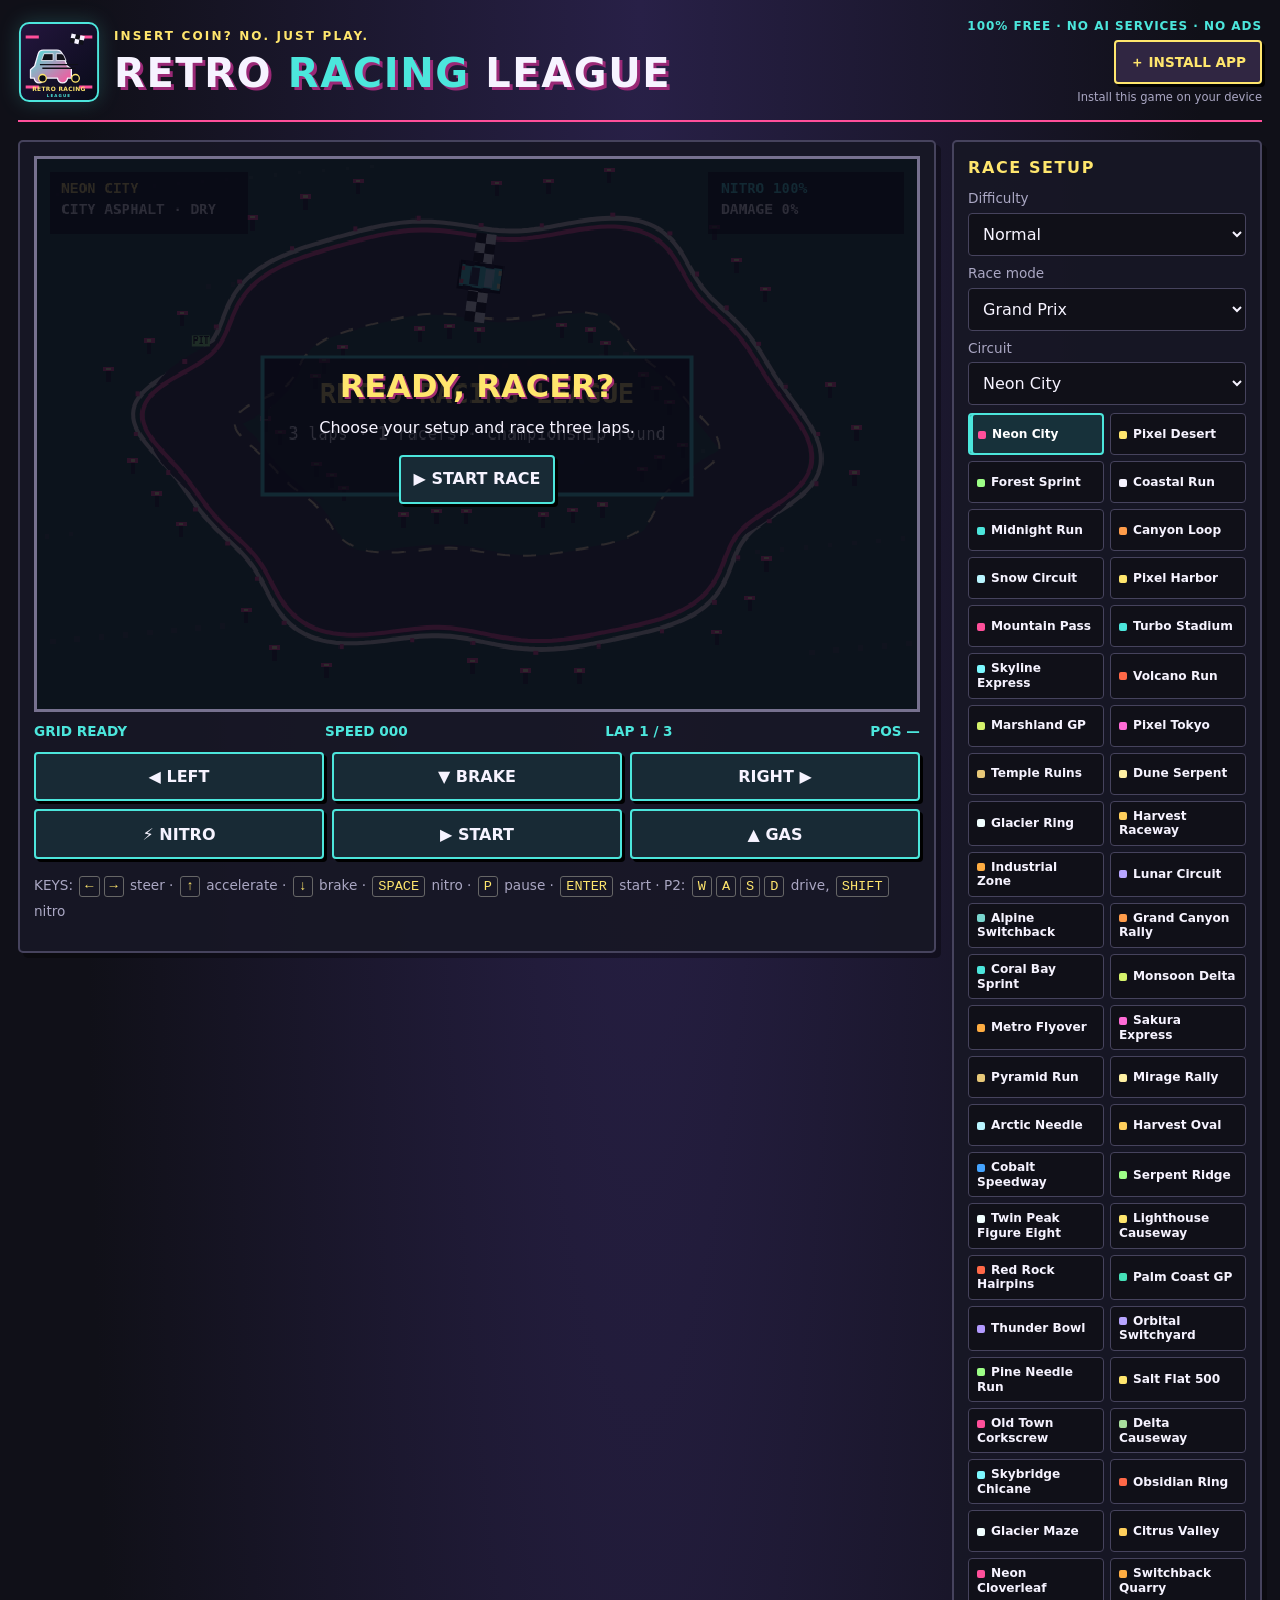
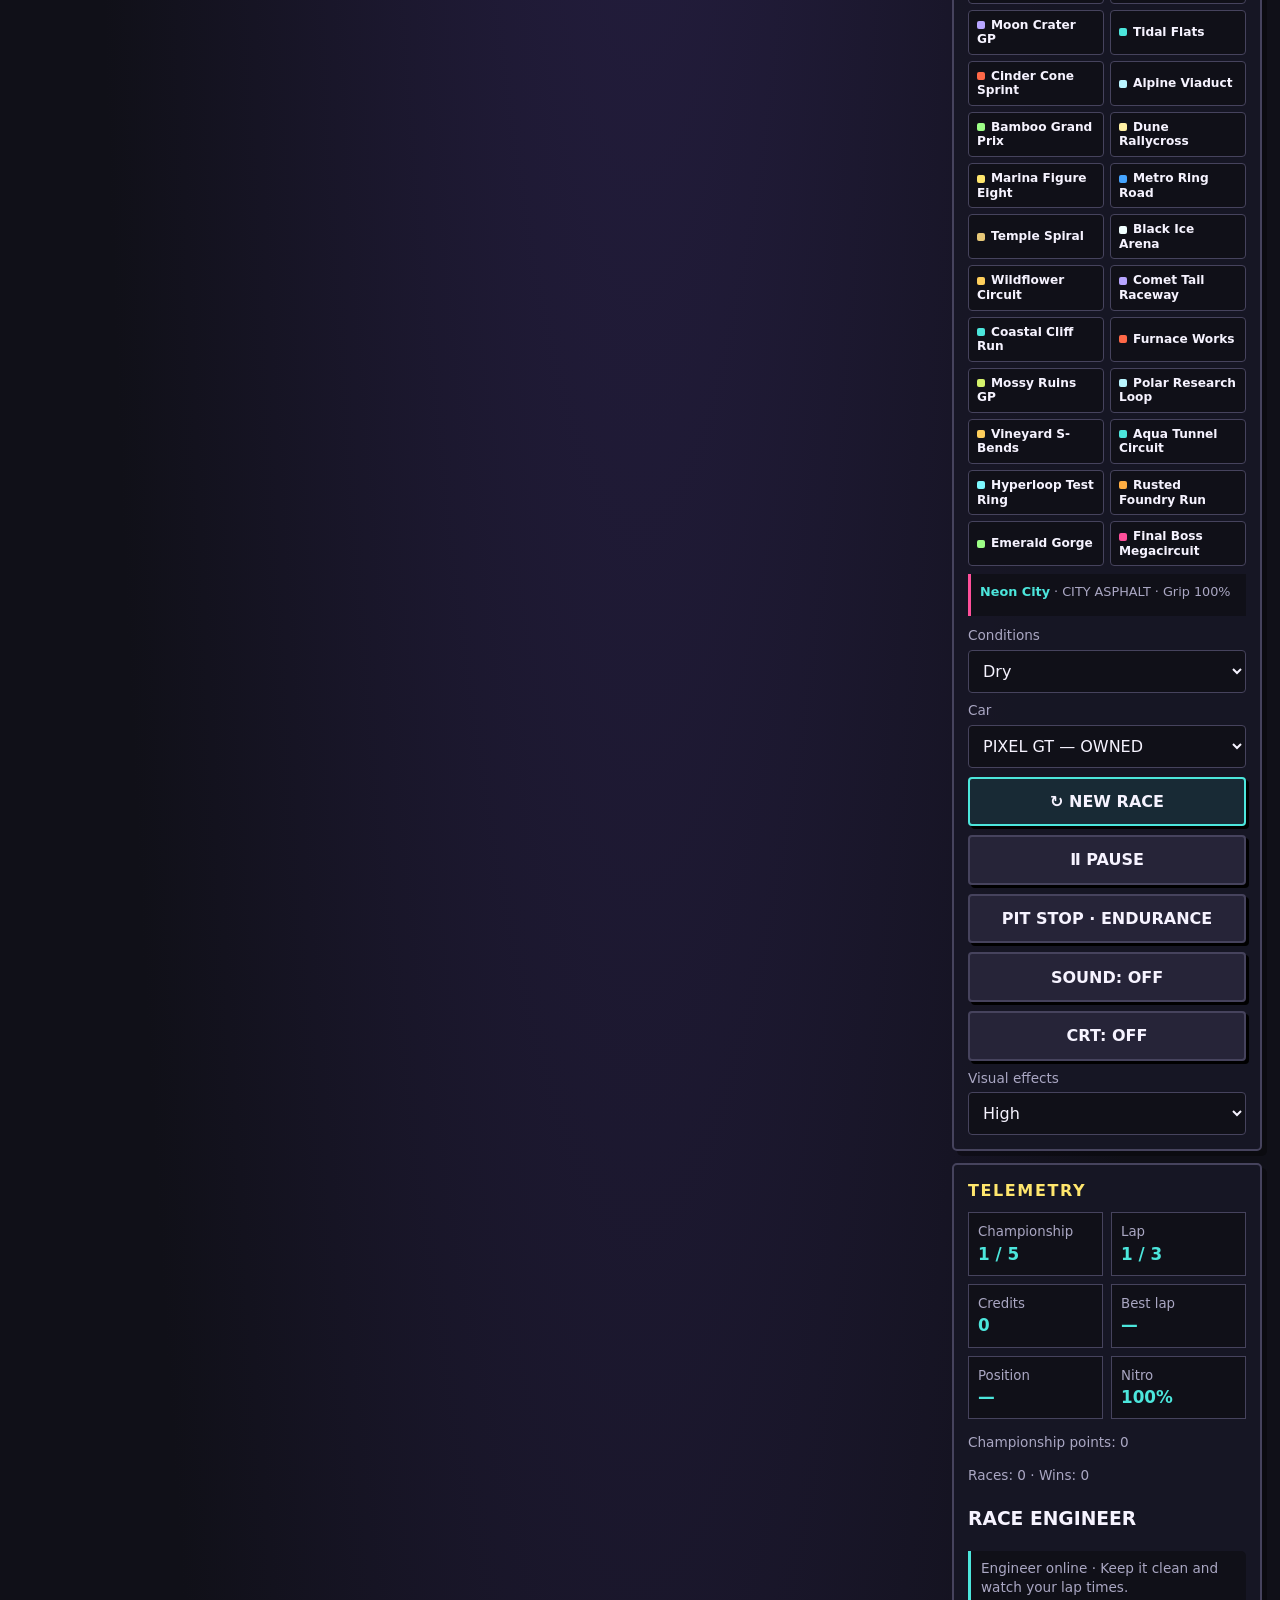
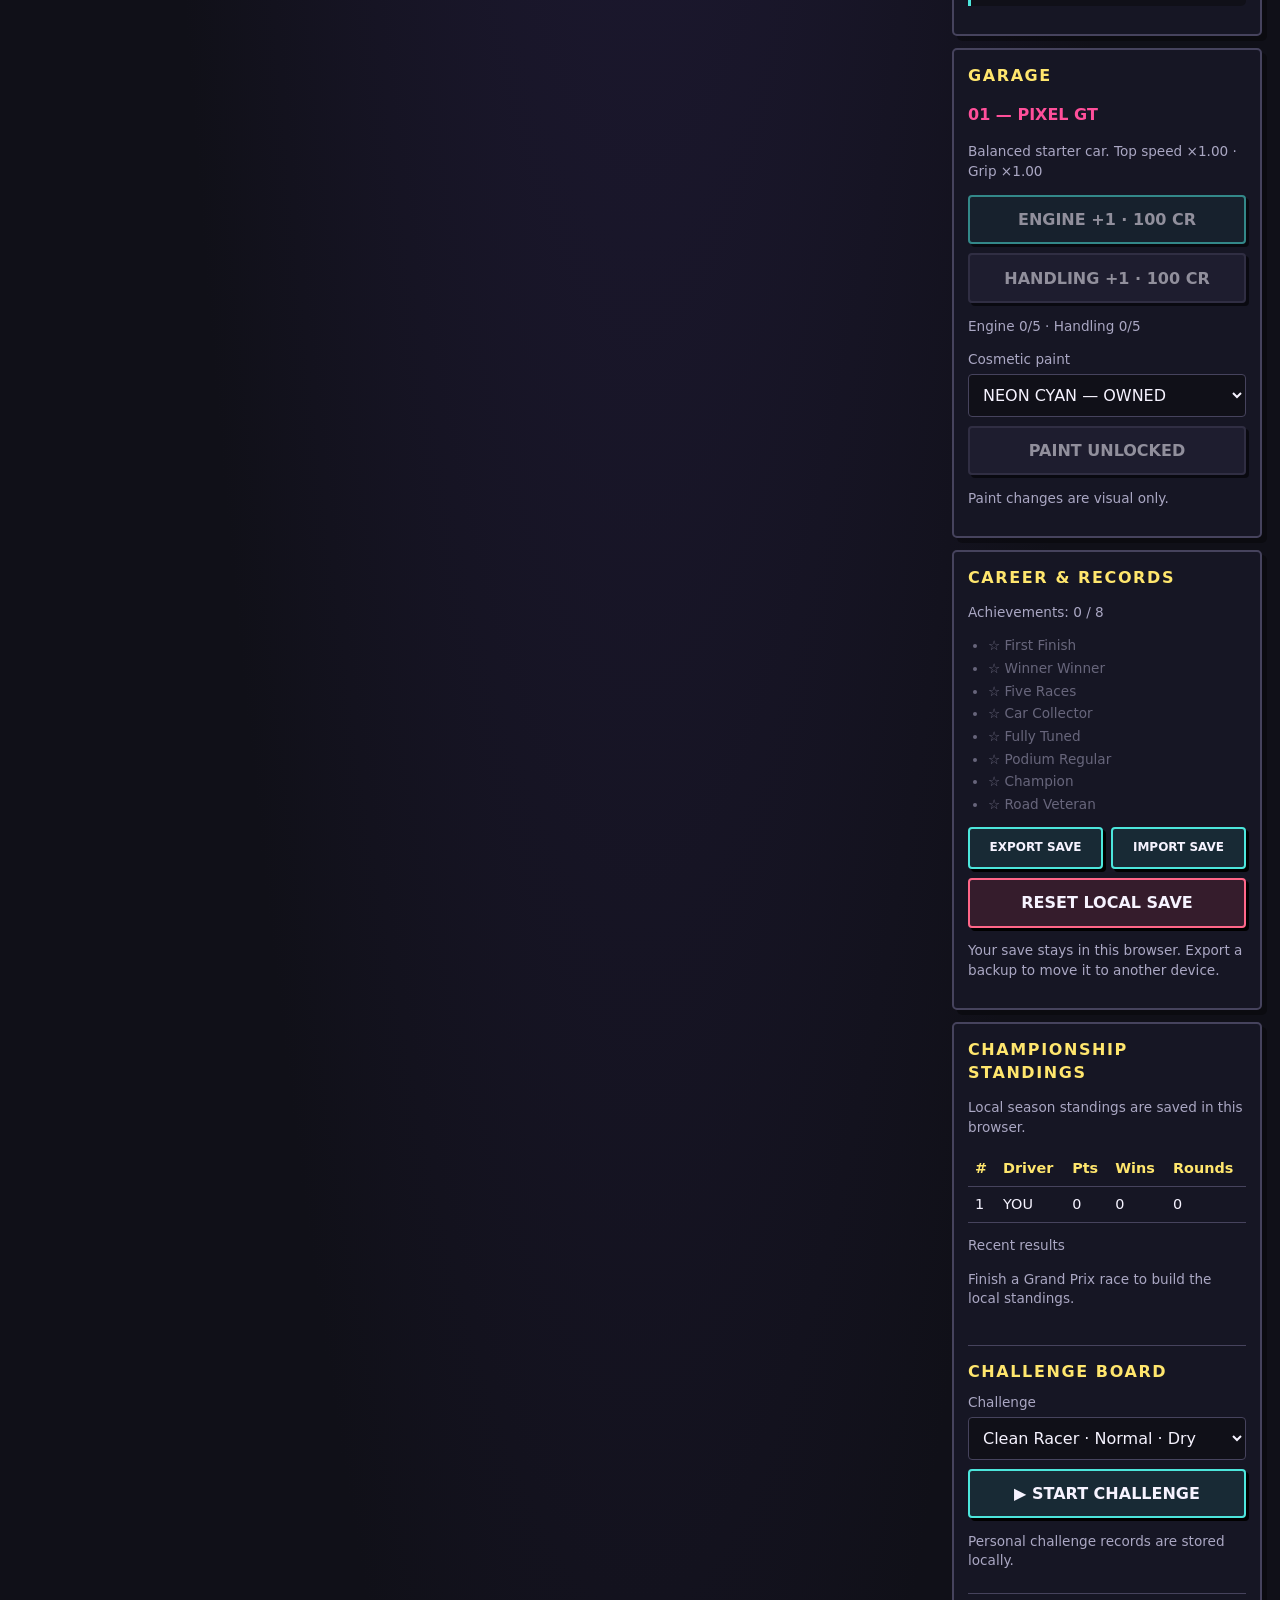
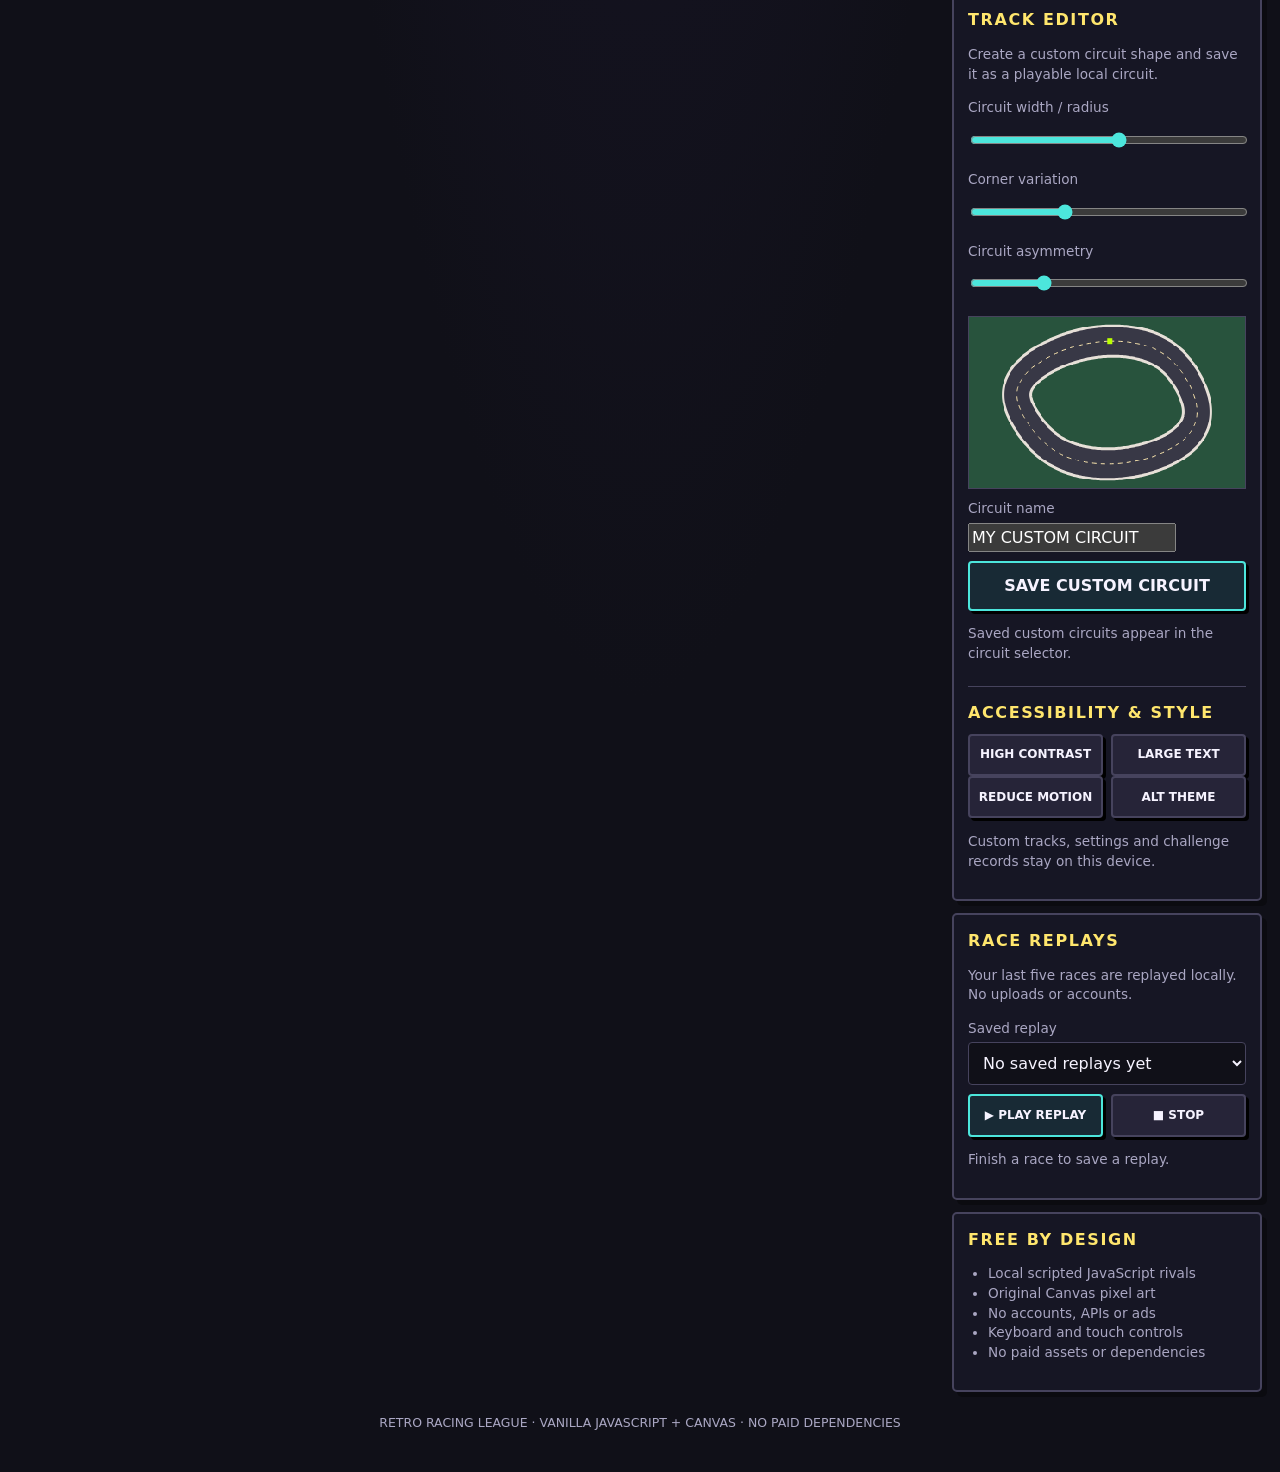
==== commit 6d96ad7f: "Use compact racing icon as browser favicon" ====
--- a/index.html
+++ b/index.html
@@ -4,7 +4,7 @@
 <meta charset="utf-8"><meta name="viewport" content="width=device-width,initial-scale=1,viewport-fit=cover">
 <meta name="theme-color" content="#101018"><meta name="description" content="A free 16-bit arcade racing career. Original Canvas graphics, local JavaScript rivals, no ads, no accounts, no paid services.">
 <meta name="application-name" content="Retro Racing League"><meta name="mobile-web-app-capable" content="yes"><meta name="apple-mobile-web-app-capable" content="yes"><meta name="apple-mobile-web-app-title" content="Retro Racing League"><meta name="apple-mobile-web-app-status-bar-style" content="black-translucent">
-<link rel="icon" type="image/svg+xml" href="assets/rrl-logo.svg"><link rel="apple-touch-icon" href="assets/rrl-logo.svg"><link rel="manifest" href="manifest.webmanifest">
+<link rel="icon" type="image/svg+xml" href="assets/rrl-icon.svg"><link rel="apple-touch-icon" href="assets/rrl-logo.svg"><link rel="manifest" href="manifest.webmanifest">
 <title>Retro Racing League</title><link rel="stylesheet" href="css/style.css">
 </head>
 <body><div class="shell">
--- a/css/style.css
+++ b/css/style.css
@@ -11,7 +11,7 @@
 body.large-text{font-size:19px}body.alt-theme{--pink:#ffb000;--cyan:#baff00;--yellow:#ffb000}
 body.reduce-motion *,body.reduce-motion *::before,body.reduce-motion *::after{animation:none!important;transition:none!important;scroll-behavior:auto!important}
 .extras-panel button{min-height:42px}.extras-panel label{display:block;margin-top:8px}
-@media(max-width:760px){.layout,main{grid-template-columns:minmax(0,1fr)}.extras-panel{grid-column:auto}.shell{padding:9px}.game-panel,.panel{padding:10px}.touch-controls button{min-height:48px;touch-action:manipulation}button,select,input{font-size:16px}.race-strip{font-size:.78rem}}
+@media(max-width:760px){.layout,main{grid-template-columns:minmax(0,1fr)}.sidebar{display:flex;flex-direction:column}.extras-panel{grid-column:auto}.shell{padding:9px}.game-panel,.panel{padding:10px}.touch-controls button{min-height:48px;touch-action:manipulation}button,select,input{font-size:16px}.race-strip{font-size:.78rem}}
 @media(prefers-reduced-motion:reduce){*,*::before,*::after{scroll-behavior:auto!important;animation-duration:.01ms!important;transition-duration:.01ms!important}}
 
 /* Local duel and contextual engineer */
@@ -29,3 +29,13 @@
 .track-pick[aria-pressed="true"]{border:2px solid var(--cyan);background:#17313a;color:#fff;box-shadow:inset 3px 0 var(--cyan)}
 .track-details{margin:4px 0 10px;padding:9px;background:#101018;border-left:3px solid var(--pink);color:var(--muted);font-size:.8rem;min-height:42px}
 .track-details strong{color:var(--cyan)}
+
+/* Brand and install controls */
+.brand-lockup{display:flex;align-items:center;gap:14px;min-width:0}.brand-logo{display:block;flex:0 0 auto;width:clamp(54px,7vw,82px);height:auto;aspect-ratio:1;border-radius:12px;filter:drop-shadow(0 0 10px #4ce6dc35)}.mast-actions{display:flex;flex-direction:column;align-items:flex-end;gap:5px;min-width:190px}.mast-actions .free-tag{margin:0;text-align:right}.install-button{min-height:44px;padding:9px 14px;border-color:var(--yellow);background:#302642;color:var(--yellow);font-size:.85rem}.install-button[hidden]{display:none}.install-status{margin:0;max-width:290px;color:var(--muted);font-size:.72rem;text-align:right;overflow-wrap:anywhere}
+.panel,.game-panel,.sidebar{min-width:0}.panel :is(p,li,small,strong,label){overflow-wrap:anywhere}.panel select,.panel input:not([type=checkbox]):not([type=range]),.panel button{max-width:100%;min-width:0}.track-picker{grid-template-columns:repeat(auto-fit,minmax(min(100%,118px),1fr))}button{min-height:42px;touch-action:manipulation}button:active{transform:translate(1px,1px)}
+@media(min-width:1500px){.shell{max-width:1500px}.layout,main{grid-template-columns:minmax(0,1fr) minmax(300px,340px);gap:20px}}
+@media(max-width:700px){.mast{align-items:stretch;gap:12px}.brand-lockup{align-items:center;gap:10px}.brand-logo{width:58px}.mast-actions{align-items:flex-start;min-width:0;width:100%}.mast-actions .free-tag,.install-status{text-align:left}.install-status{max-width:100%}.layout,main{grid-template-columns:minmax(0,1fr)}.sidebar{display:flex;flex-direction:column}.extras-panel{grid-column:auto}.game-panel,.panel{padding:clamp(8px,2.5vw,12px)}}
+@media(max-width:420px){.shell{padding:7px}.brand-logo{width:48px}.mast h1{font-size:clamp(1.05rem,5.2vw,1.5rem);letter-spacing:0}.eyebrow{font-size:.62rem;letter-spacing:.08em}.free-tag{font-size:.65rem}.race-strip{display:grid;grid-template-columns:repeat(2,minmax(0,1fr))}.touch-controls{grid-template-columns:repeat(2,minmax(0,1fr))}.touch-controls button{font-size:.78rem;min-height:48px}.button-pair{grid-template-columns:repeat(2,minmax(0,1fr))}.button-pair button{overflow-wrap:anywhere}.stats{grid-template-columns:repeat(2,minmax(0,1fr))}.track-picker{grid-template-columns:repeat(2,minmax(0,1fr))}}
+@media(hover:none){button:hover{background:#182a35;color:var(--ink)}button:active{background:var(--cyan);color:#101018}}
+@media(orientation:landscape) and (max-height:520px) and (min-width:701px){main{grid-template-columns:minmax(0,1fr) minmax(260px,32%)}.brand-logo{width:46px}.mast{padding-bottom:7px}.touch-controls button{min-height:38px}}
+@media print{.install-button,.install-status,.touch-controls,#startBtn{display:none!important}body{background:#fff;color:#111}.panel,.game-panel{box-shadow:none;break-inside:avoid}}
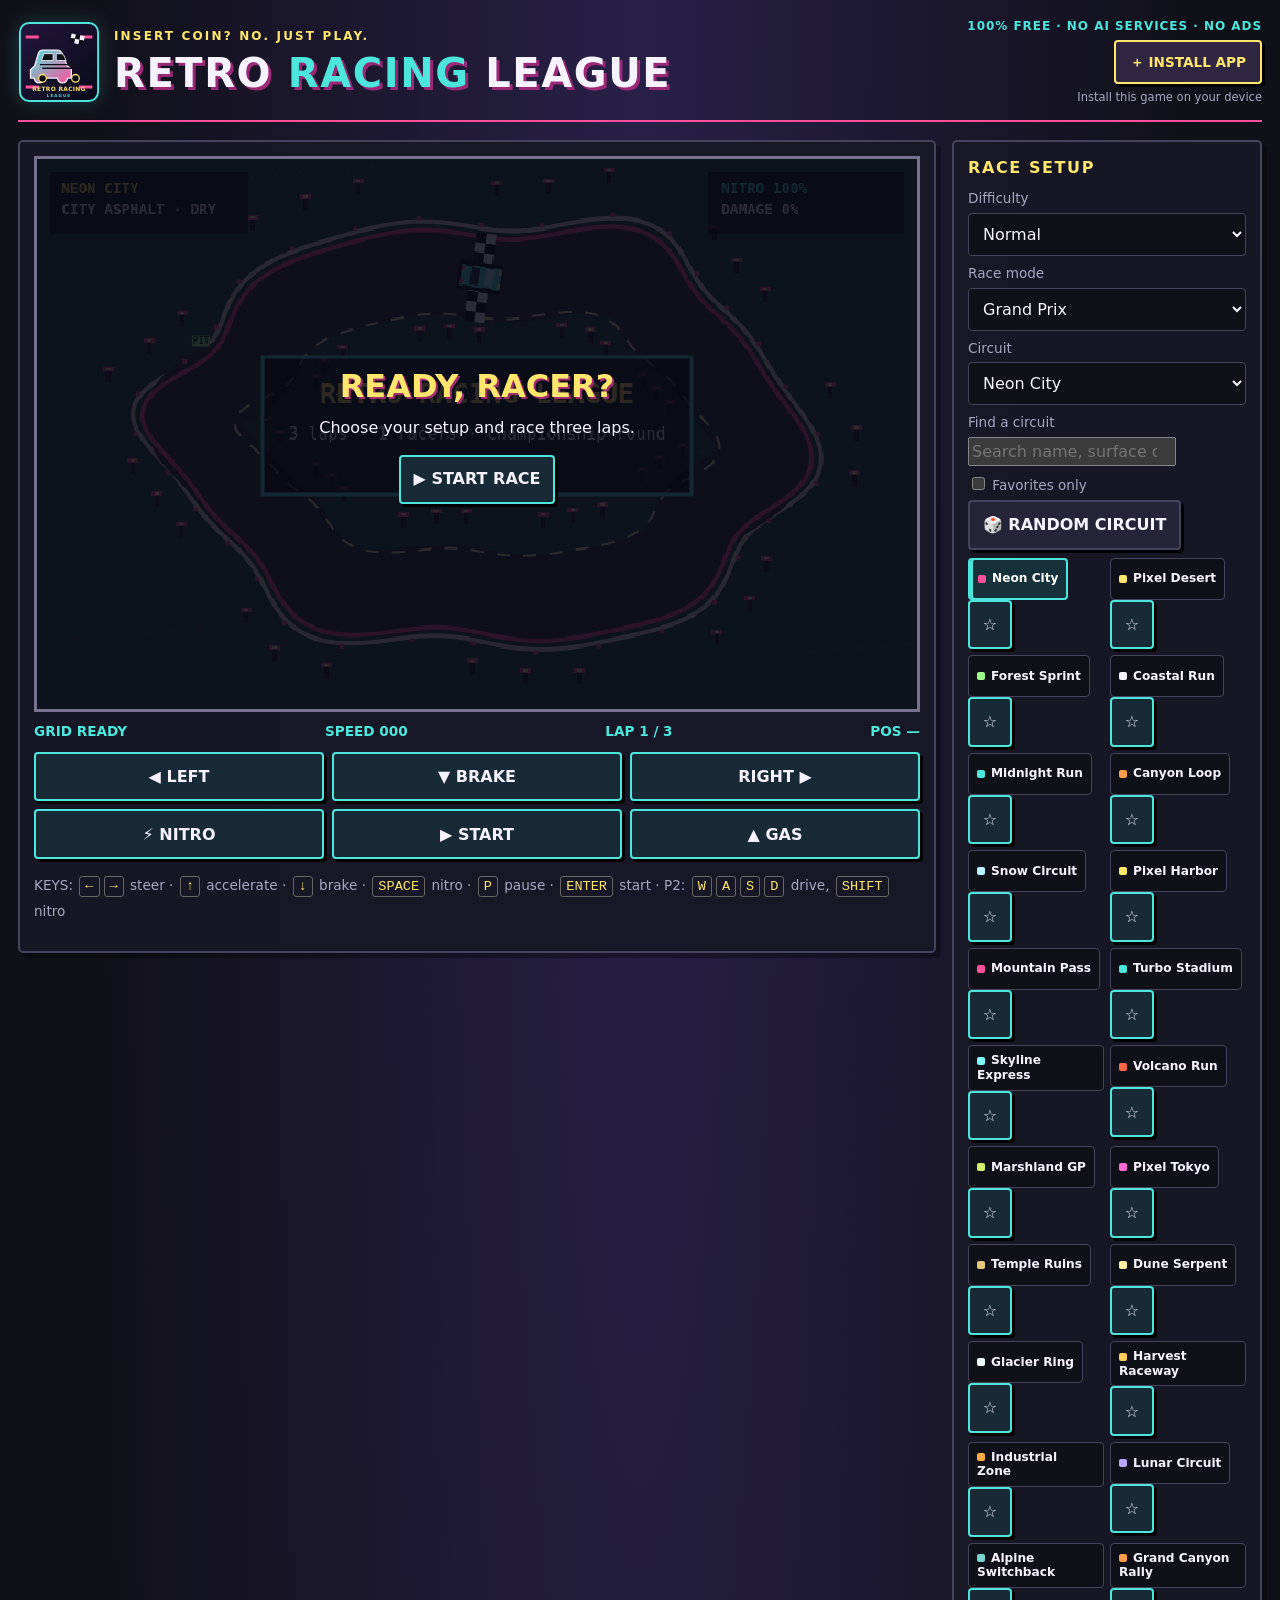
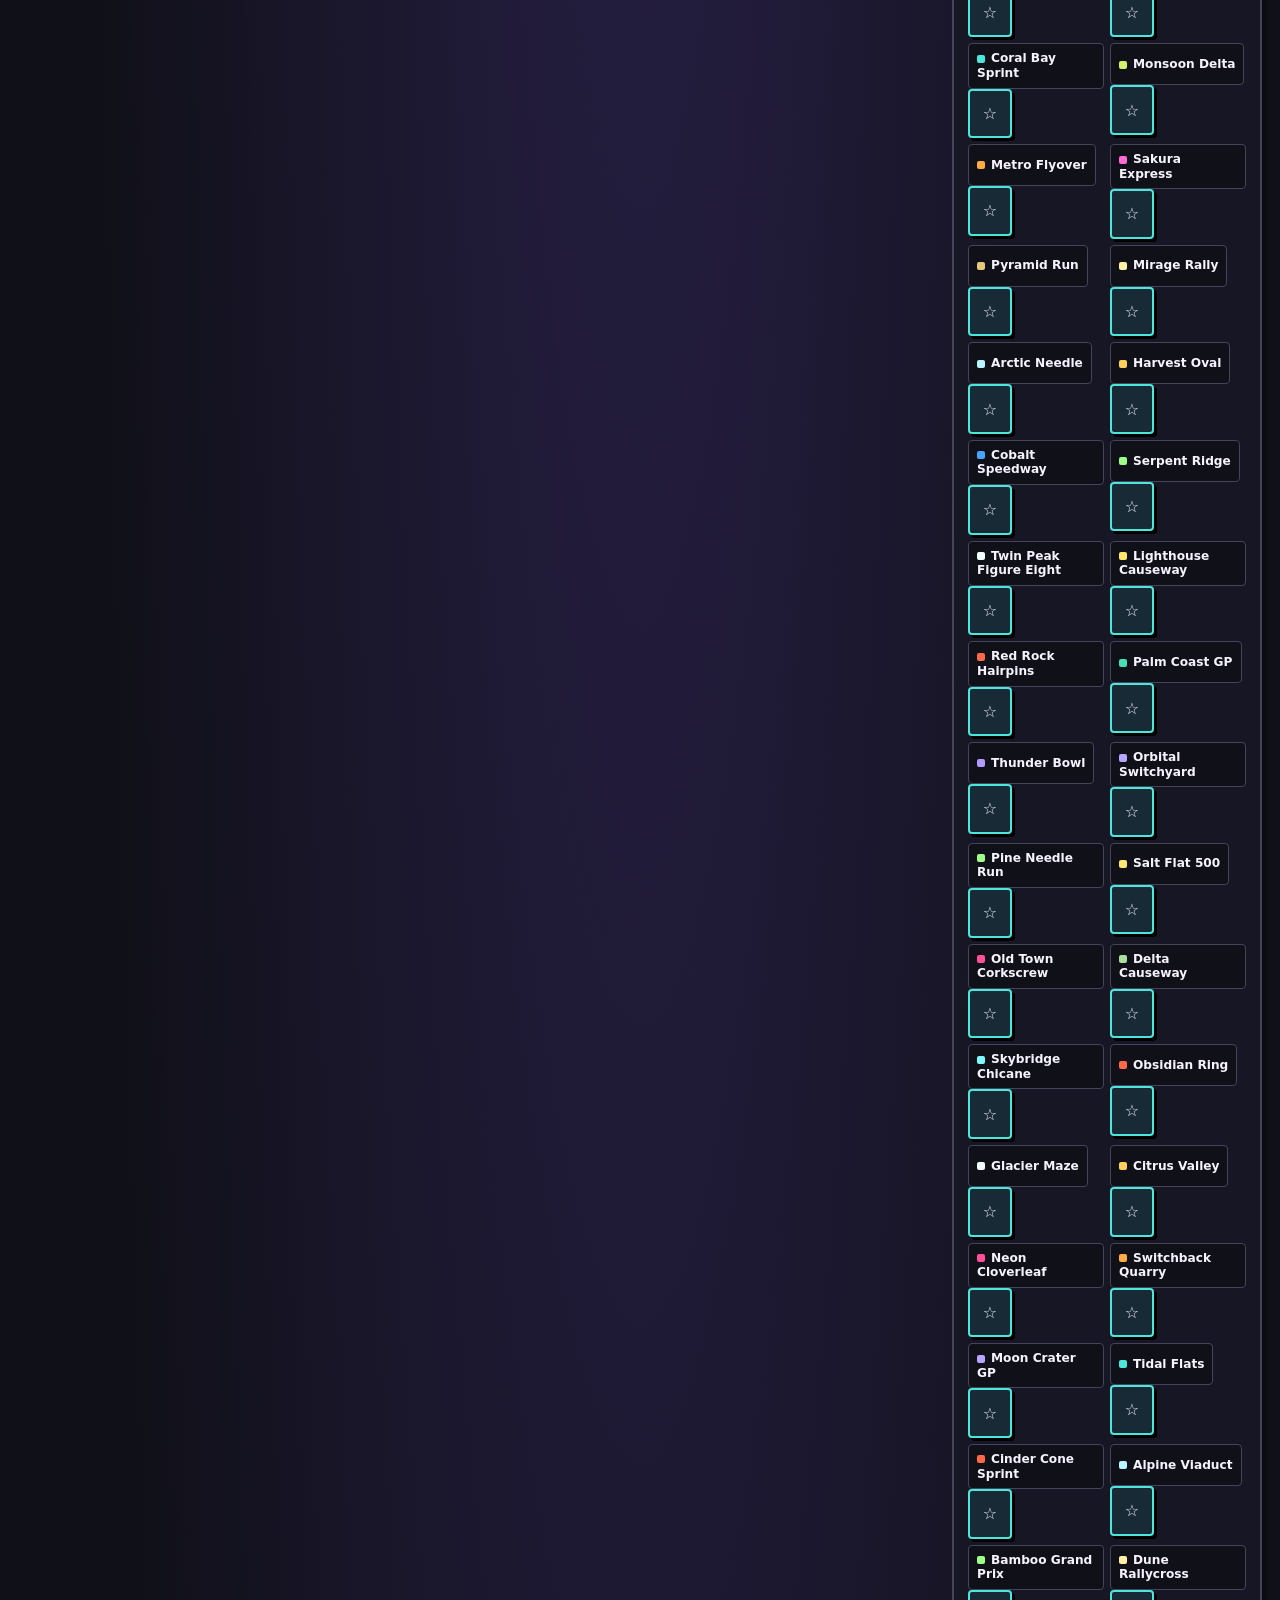
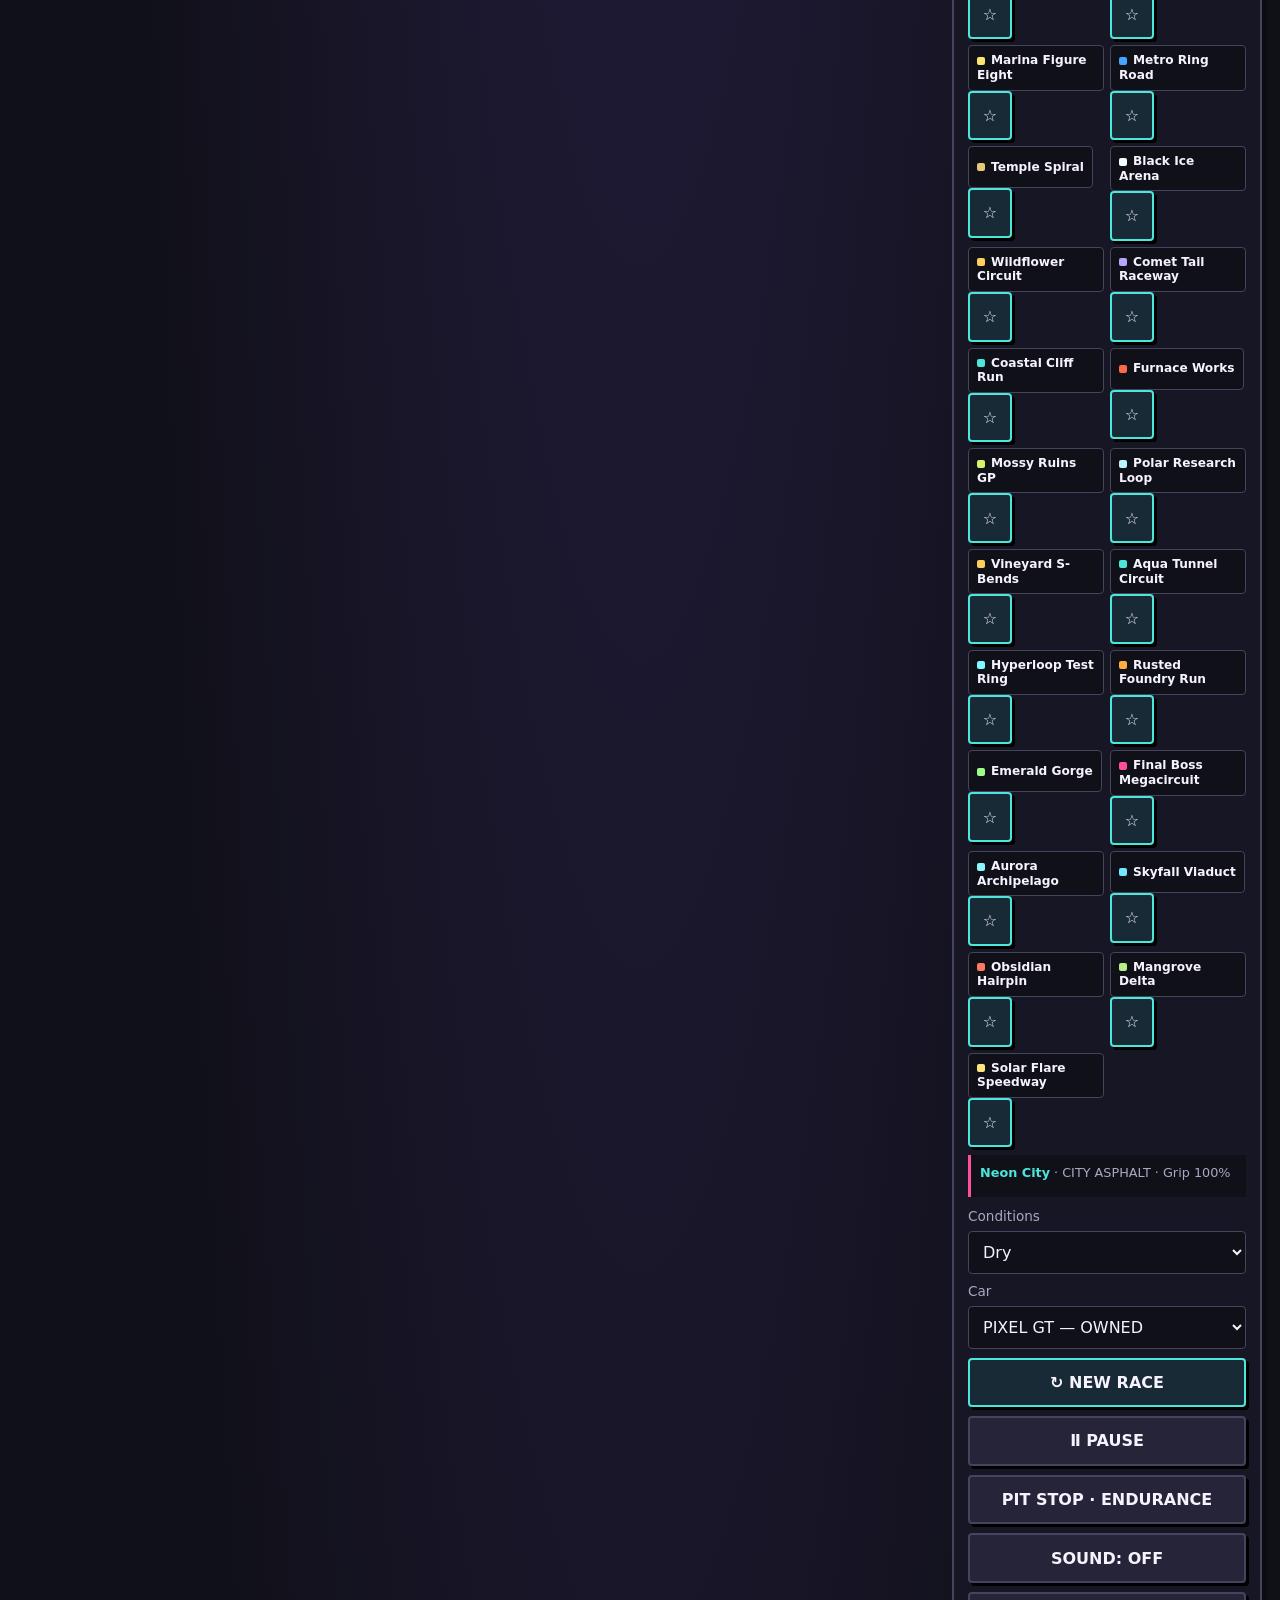
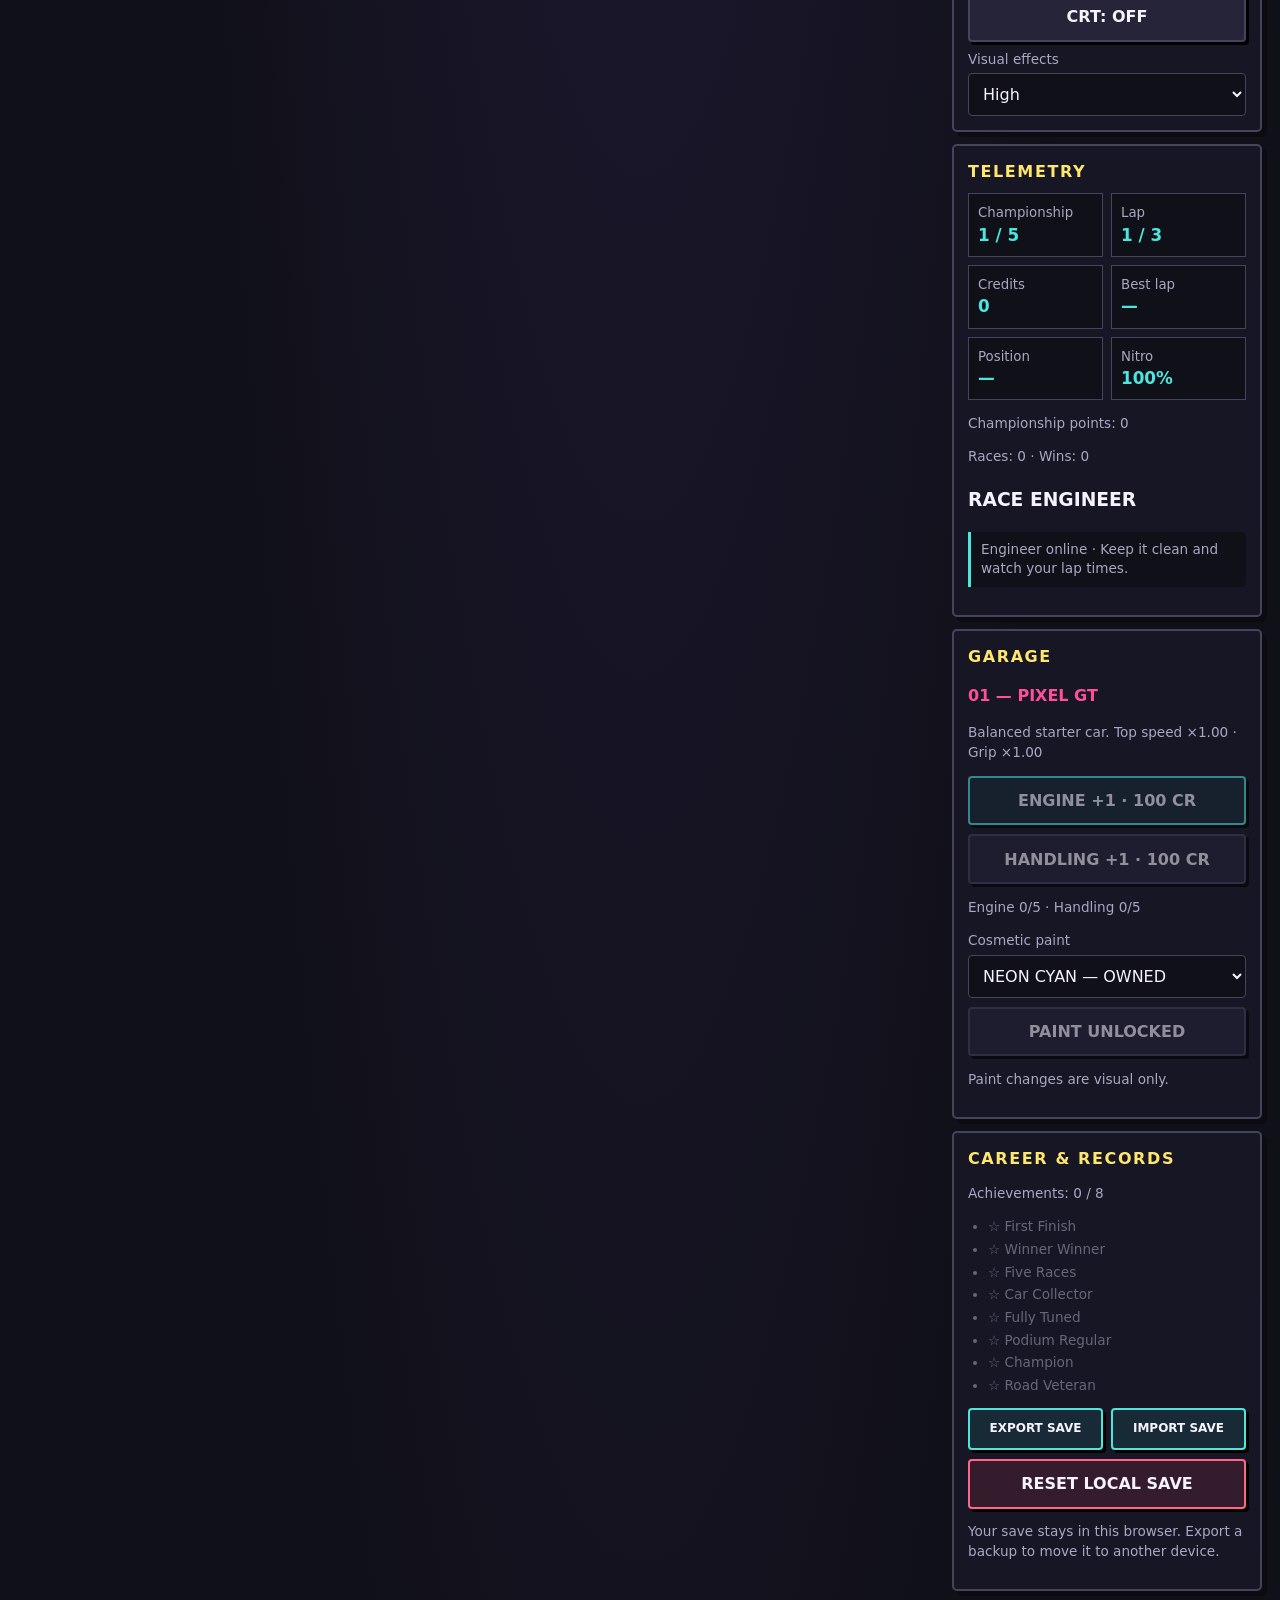
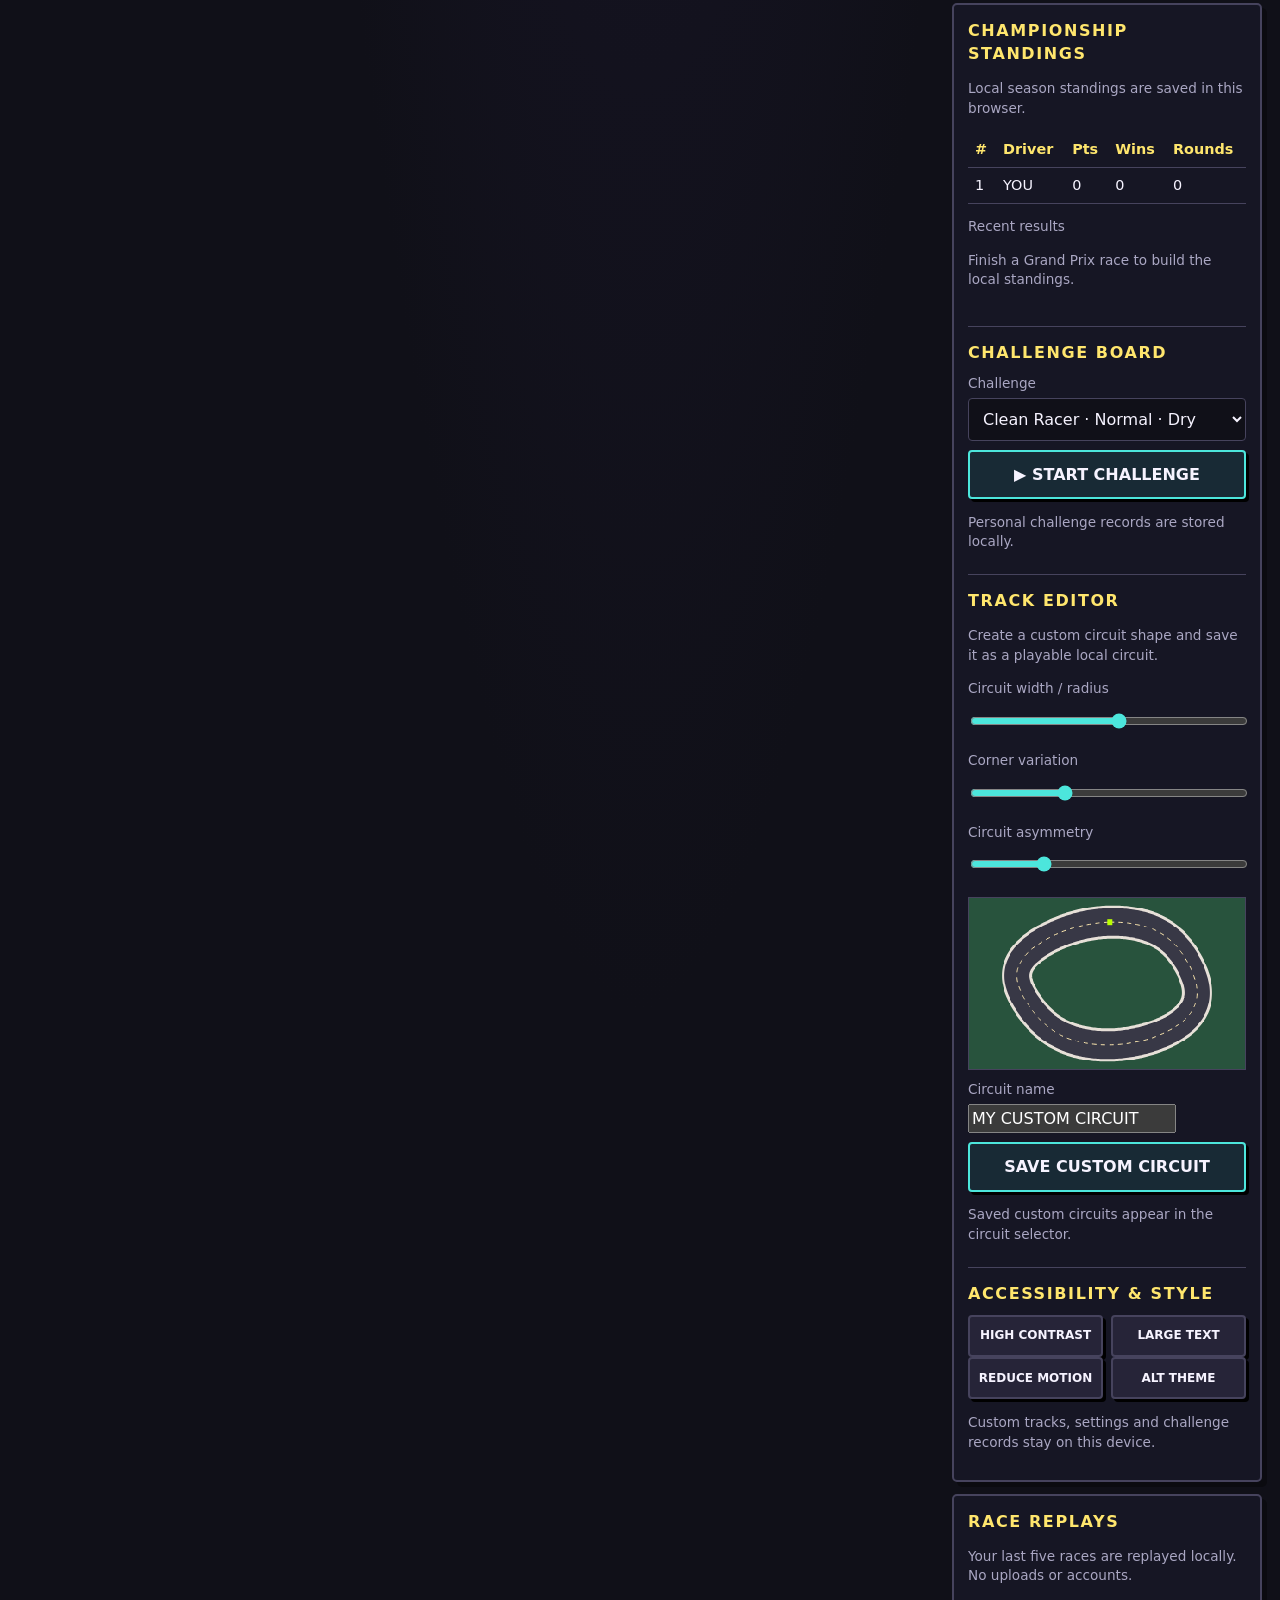
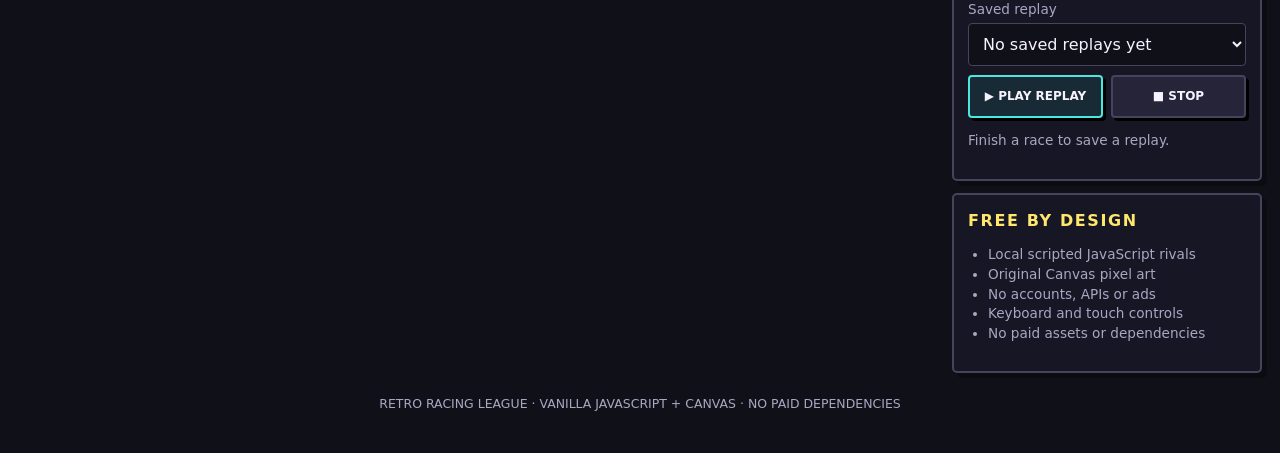
==== commit dd0b0805: "Add circuit search, favorites filter and random circuit control" ====
--- a/index.html
+++ b/index.html
@@ -21,7 +21,7 @@
 <section class="panel"><h2>RACE SETUP</h2>
 <label for="difficulty">Difficulty</label><select id="difficulty"><option value="easy">Easy</option><option value="normal" selected>Normal</option><option value="hard">Hard</option><option value="expert">Expert</option></select>
 <label for="mode">Race mode</label><select id="mode"><option value="grandprix">Grand Prix</option><option value="timeattack">Time Attack</option><option value="elimination">Elimination</option><option value="endurance">Endurance</option><option value="duel">LOCAL 2-PLAYER DUEL</option></select>
-<label for="track">Circuit</label><select id="track"><option value="neon">Neon City</option><option value="desert">Pixel Desert</option><option value="forest">Forest Sprint</option><option value="coast">Coastal Run</option><option value="night">Midnight Run</option><option value="canyon">Canyon Loop</option><option value="snow">Snow Circuit</option><option value="harbor">Pixel Harbor</option><option value="mountain">Mountain Pass</option><option value="stadium">Turbo Stadium</option><option value="skyline">Skyline Express</option><option value="volcano">Volcano Run</option><option value="wetlands">Marshland GP</option><option value="tokyo">Pixel Tokyo</option><option value="ruins">Temple Ruins</option><option value="dunes">Dune Serpent</option><option value="glacier">Glacier Ring</option><option value="farmland">Harvest Raceway</option><option value="industrial">Industrial Zone</option><option value="lunar">Lunar Circuit</option></select><div id="trackPicker" class="track-picker" aria-label="Choose a racing circuit"></div><p id="trackDetails" class="track-details" aria-live="polite">Choose a circuit to see its surface and handling.</p>
+<label for="track">Circuit</label><select id="track"><option value="neon">Neon City</option><option value="desert">Pixel Desert</option><option value="forest">Forest Sprint</option><option value="coast">Coastal Run</option><option value="night">Midnight Run</option><option value="canyon">Canyon Loop</option><option value="snow">Snow Circuit</option><option value="harbor">Pixel Harbor</option><option value="mountain">Mountain Pass</option><option value="stadium">Turbo Stadium</option><option value="skyline">Skyline Express</option><option value="volcano">Volcano Run</option><option value="wetlands">Marshland GP</option><option value="tokyo">Pixel Tokyo</option><option value="ruins">Temple Ruins</option><option value="dunes">Dune Serpent</option><option value="glacier">Glacier Ring</option><option value="farmland">Harvest Raceway</option><option value="industrial">Industrial Zone</option><option value="lunar">Lunar Circuit</option></select><div class="track-tools"><label class="track-search-label" for="trackSearch">Find a circuit</label><input id="trackSearch" type="search" placeholder="Search name, surface or circuit ID" autocomplete="off"><div class="track-tool-buttons"><label class="favorite-filter"><input id="trackFavoritesOnly" type="checkbox"> Favorites only</label><button id="randomTrack" type="button" class="secondary">🎲 RANDOM CIRCUIT</button></div></div><div id="trackPicker" class="track-picker" aria-label="Choose a racing circuit"></div><p id="trackDetails" class="track-details" aria-live="polite">Choose a circuit to see its surface and handling.</p>
 <label for="weather">Conditions</label><select id="weather"><option value="dry">Dry</option><option value="wet">Wet</option></select>
 <label for="car">Car</label><select id="car"></select>
 <button id="newRace" class="wide">↻ NEW RACE</button><button id="pauseBtn" class="wide secondary">Ⅱ PAUSE / RESUME</button><button id="pitBtn" class="wide secondary">PIT STOP · ENDURANCE</button><button id="soundBtn" class="wide secondary">SOUND: OFF</button><button id="crtBtn" class="wide secondary">CRT: OFF</button><label for="quality">Visual effects</label><select id="quality"><option value="high">High</option><option value="low">Reduced effects</option></select>
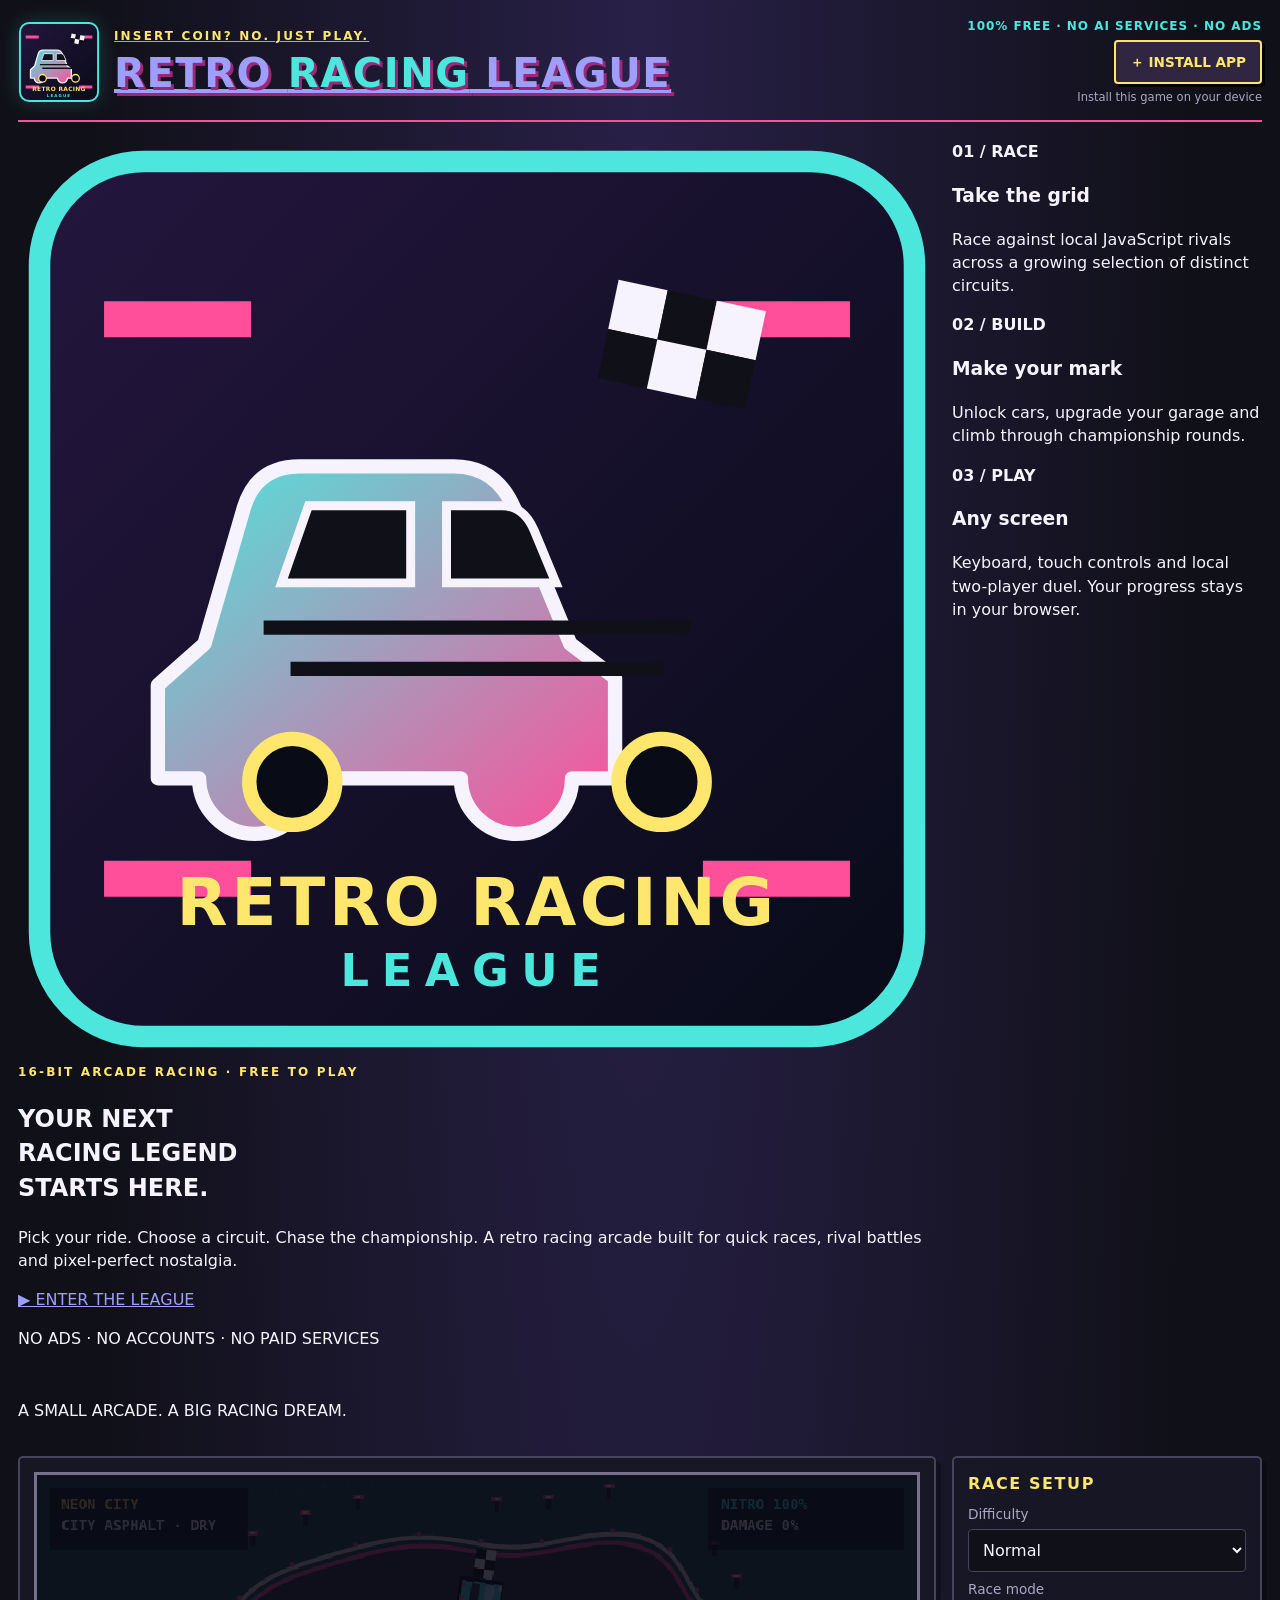
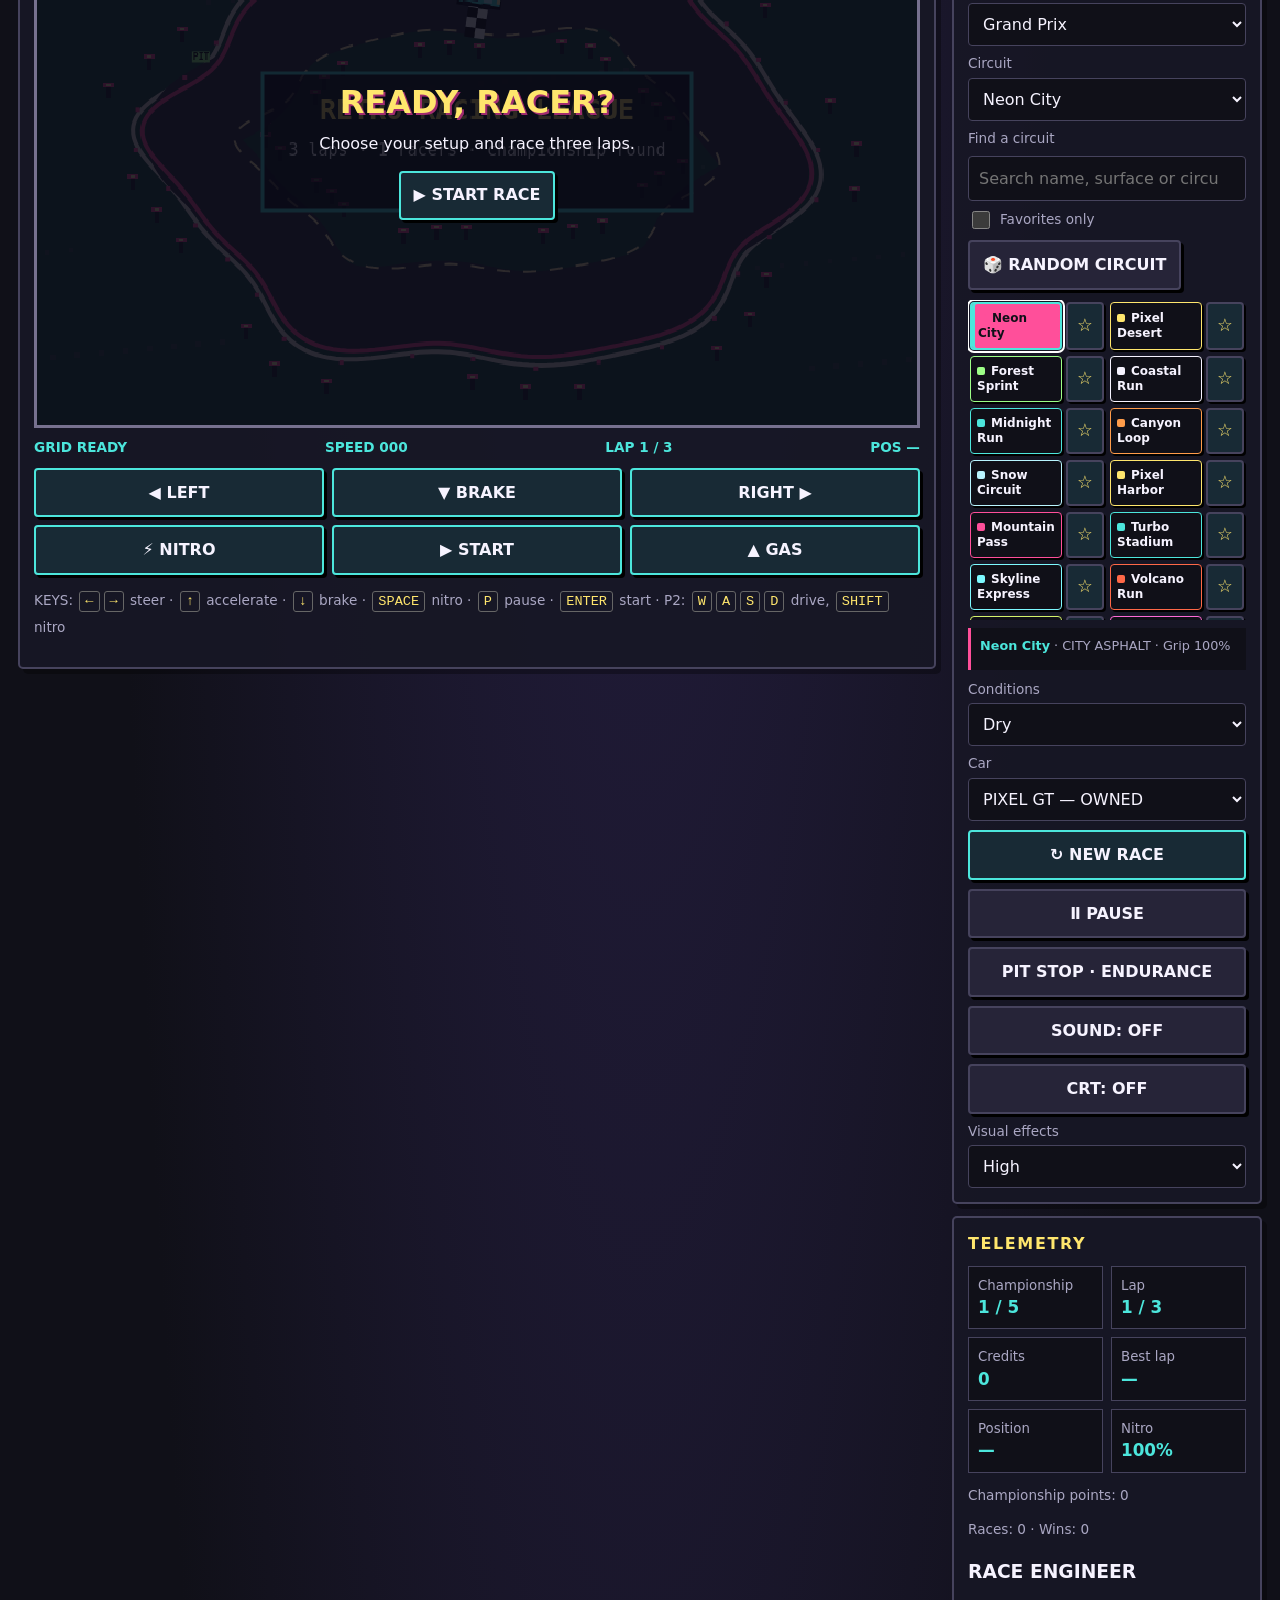
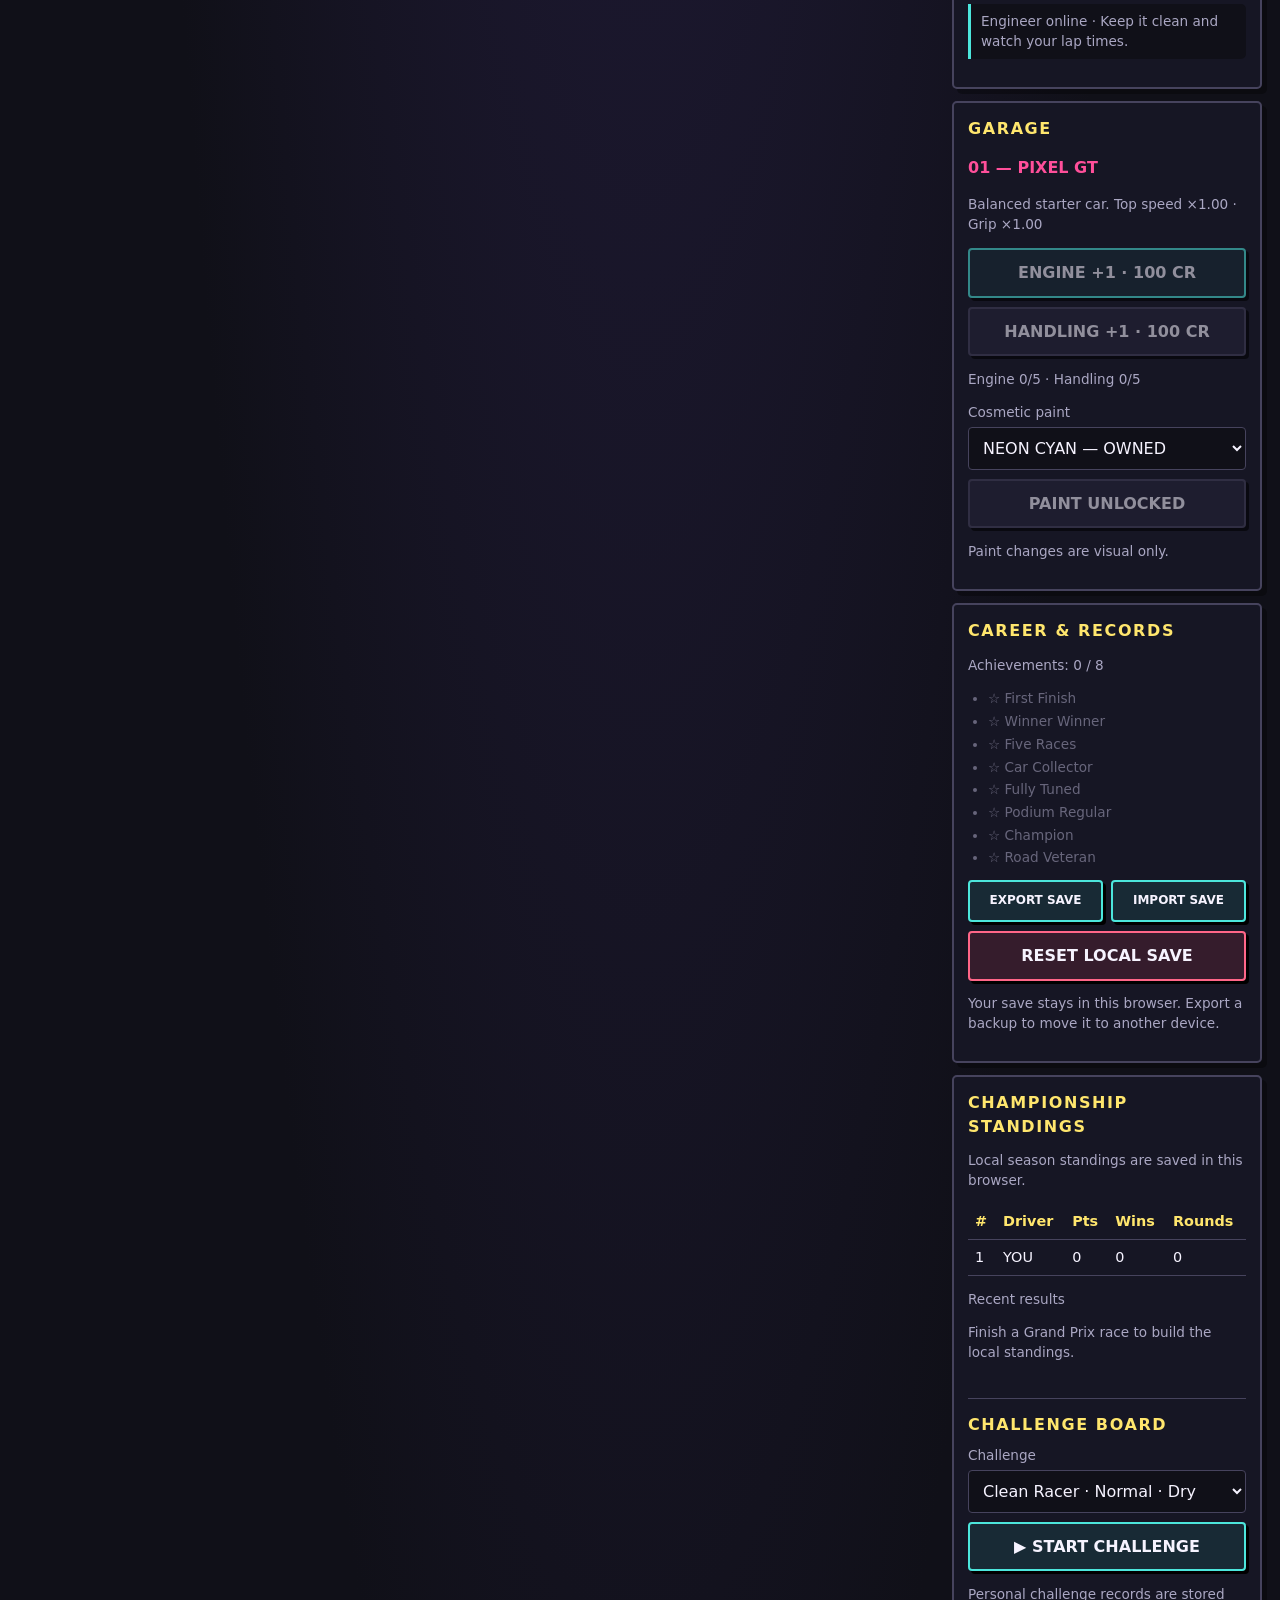
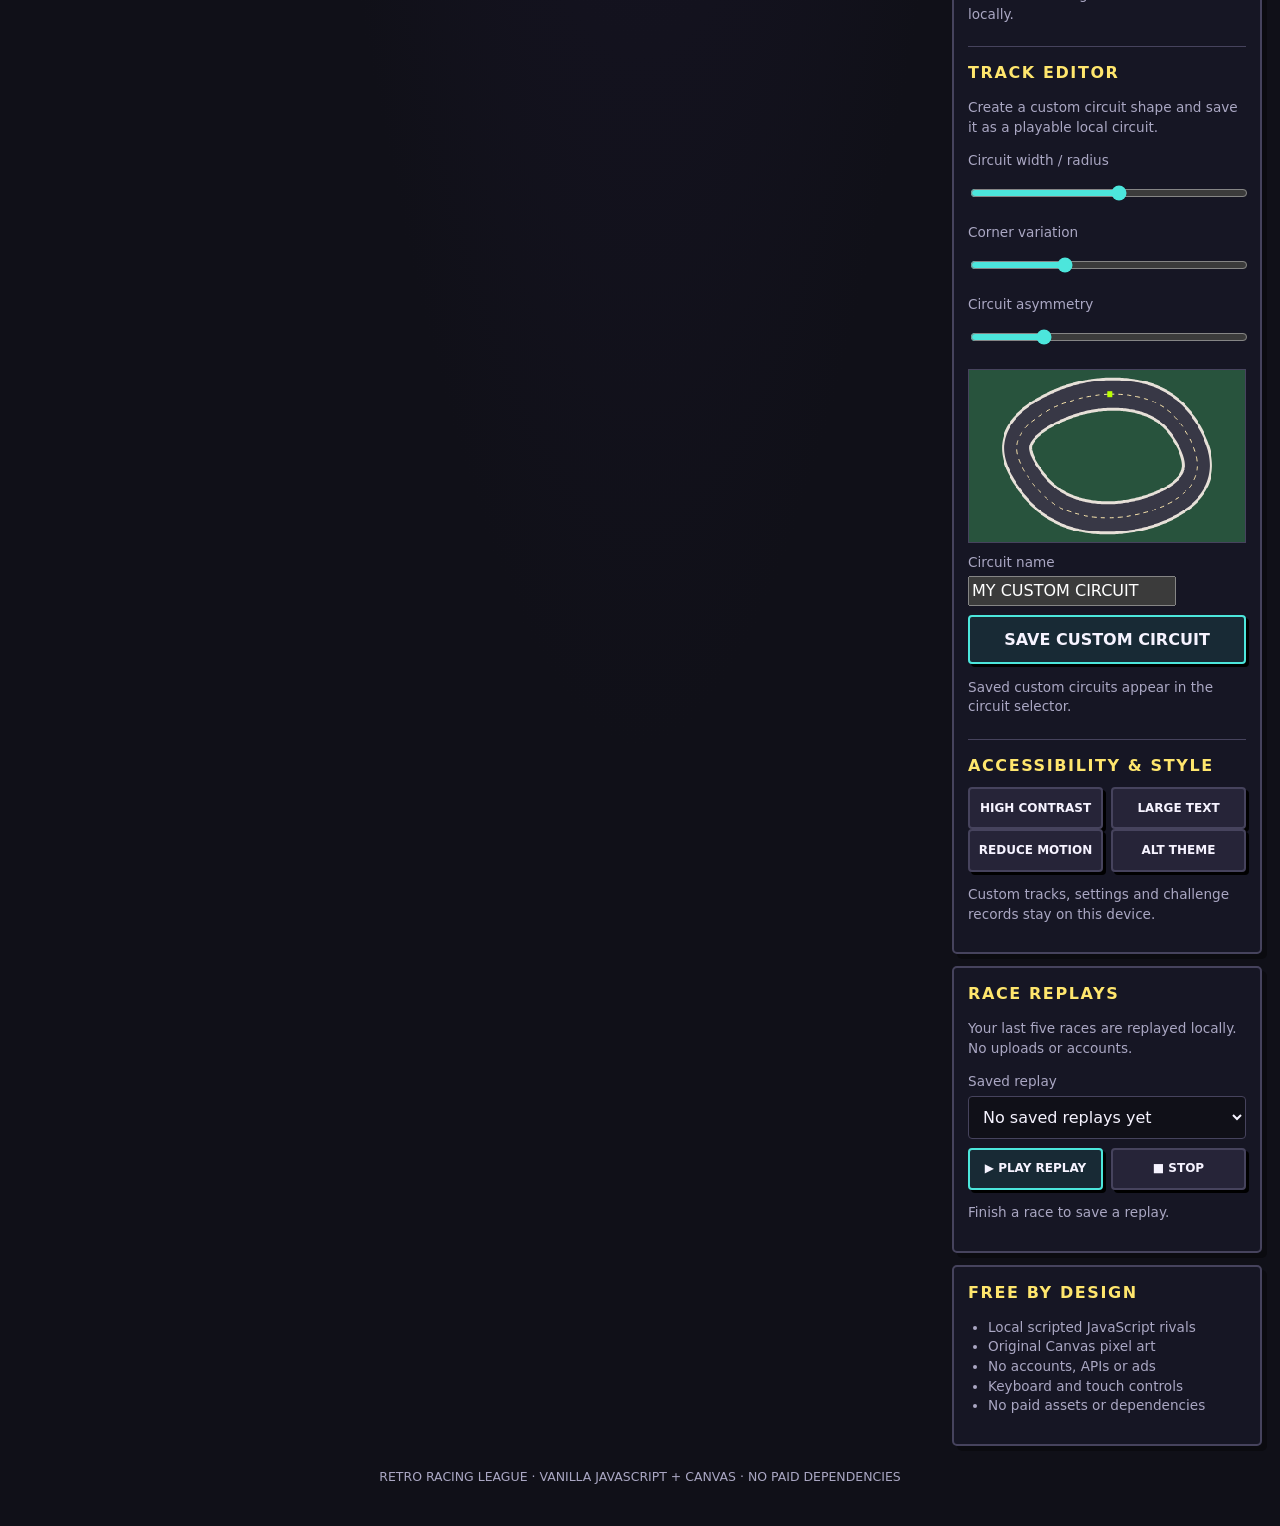
==== commit 89cc22f2: "Add arcade landing page and hash navigation" ====
--- a/index.html
+++ b/index.html
@@ -8,8 +8,12 @@
 <title>Retro Racing League</title><link rel="stylesheet" href="css/style.css">
 </head>
 <body><div class="shell">
-<header class="mast"><div class="brand-lockup"><img class="brand-logo" src="assets/rrl-logo.svg" width="76" height="76" alt="Retro Racing League logo"><div><p class="eyebrow">INSERT COIN? NO. JUST PLAY.</p><h1>RETRO <span>RACING</span> LEAGUE</h1></div></div><div class="mast-actions"><p class="free-tag">100% FREE · NO AI SERVICES · NO ADS</p><button id="installApp" class="install-button" type="button">＋ INSTALL APP</button><p id="installStatus" class="install-status" role="status" aria-live="polite">Install this game on your device</p></div></header>
-<main>
+<header class="mast"><a class="brand-lockup brand-home" href="#landing" aria-label="Retro Racing League home"><img class="brand-logo" src="assets/rrl-logo.svg" width="76" height="76" alt=""><div><p class="eyebrow">INSERT COIN? NO. JUST PLAY.</p><h1>RETRO <span>RACING</span> LEAGUE</h1></div></a><div class="mast-actions"><p class="free-tag">100% FREE · NO AI SERVICES · NO ADS</p><button id="installApp" class="install-button" type="button">＋ INSTALL APP</button><p id="installStatus" class="install-status" role="status" aria-live="polite">Install this game on your device</p></div></header>
+<main id="landingPage" class="landing-page">
+<section class="landing-hero"><div class="landing-mark"><img src="assets/rrl-logo.svg" alt="Retro Racing League emblem"></div><p class="eyebrow">16-BIT ARCADE RACING · FREE TO PLAY</p><h2>YOUR NEXT<br><span>RACING LEGEND</span><br>STARTS HERE.</h2><p class="landing-copy">Pick your ride. Choose a circuit. Chase the championship. A retro racing arcade built for quick races, rival battles and pixel-perfect nostalgia.</p><a class="landing-start" href="#game">▶ ENTER THE LEAGUE</a><p class="landing-free">NO ADS · NO ACCOUNTS · NO PAID SERVICES</p></section>
+<section class="landing-features"><article><b>01 / RACE</b><h3>Take the grid</h3><p>Race against local JavaScript rivals across a growing selection of distinct circuits.</p></article><article><b>02 / BUILD</b><h3>Make your mark</h3><p>Unlock cars, upgrade your garage and climb through championship rounds.</p></article><article><b>03 / PLAY</b><h3>Any screen</h3><p>Keyboard, touch controls and local two-player duel. Your progress stays in your browser.</p></article></section>
+<p class="landing-foot">A SMALL ARCADE. A BIG RACING DREAM.</p></main>
+<main id="gamePage" hidden>
 <section class="game-panel">
 <div id="canvasFrame" class="canvas-frame"><canvas id="game" width="800" height="500" aria-label="Top-down racing game. Use arrow keys or touch controls."></canvas>
 <div id="overlay" class="overlay"><h2 id="overlayTitle">READY, RACER?</h2><p id="overlayText">Choose your setup and race three laps.</p><button id="startBtn">▶ START RACE</button></div></div>
@@ -39,4 +43,4 @@
 <section class="panel"><h2>RACE REPLAYS</h2><p class="muted">Your last five races are replayed locally. No uploads or accounts.</p><label for="replaySelect">Saved replay</label><select id="replaySelect"><option value="">No saved replays yet</option></select><div class="button-pair"><button id="playReplay" class="wide">▶ PLAY REPLAY</button><button id="stopReplay" class="wide secondary">■ STOP</button></div><p id="replayStatus" class="muted" role="status">Finish a race to save a replay.</p></section>
 <section class="panel"><h2>FREE BY DESIGN</h2><ul><li>Local scripted JavaScript rivals</li><li>Original Canvas pixel art</li><li>No accounts, APIs or ads</li><li>Keyboard and touch controls</li><li>No paid assets or dependencies</li></ul></section>
 </aside></main><footer>RETRO RACING LEAGUE · VANILLA JAVASCRIPT + CANVAS · NO PAID DEPENDENCIES</footer></div>
-<script src="js/game.js" defer></script><script src="js/expansion.js" defer></script><script src="js/pwa.js" defer></script></body></html>+<script src="js/navigation.js" defer></script><script src="js/game.js" defer></script><script src="js/expansion.js" defer></script><script src="js/pwa.js" defer></script></body></html>
--- a/css/style.css
+++ b/css/style.css
@@ -39,3 +39,6 @@
 @media(hover:none){button:hover{background:#182a35;color:var(--ink)}button:active{background:var(--cyan);color:#101018}}
 @media(orientation:landscape) and (max-height:520px) and (min-width:701px){main{grid-template-columns:minmax(0,1fr) minmax(260px,32%)}.brand-logo{width:46px}.mast{padding-bottom:7px}.touch-controls button{min-height:38px}}
 @media print{.install-button,.install-status,.touch-controls,#startBtn{display:none!important}body{background:#fff;color:#111}.panel,.game-panel{box-shadow:none;break-inside:avoid}}
+
+/* Circuit browser tools: searchable, keyboard-friendly and usable on narrow screens */
+.track-tools{display:grid;gap:7px;margin:8px 0 10px}.track-search-label{margin:0!important}.track-tools input[type=search]{width:100%;min-width:0;padding:10px;background:#101018;border:1px solid var(--line);border-radius:4px;color:var(--ink)}.track-tool-buttons{display:flex;align-items:center;justify-content:space-between;gap:8px;flex-wrap:wrap}.favorite-filter{display:flex!important;align-items:center;gap:7px;margin:0!important}.favorite-filter input{accent-color:var(--pink);width:18px;height:18px}.track-picker{display:grid;grid-template-columns:repeat(2,minmax(0,1fr));gap:6px;max-height:320px;overflow:auto;overscroll-behavior:contain;padding:2px}.track-tile{display:grid;grid-template-columns:minmax(0,1fr) 38px;gap:4px;min-width:0}.track-tile[hidden]{display:none!important}.track-pick{min-width:0;min-height:42px;padding:7px 6px;text-align:left;font-size:.75rem;line-height:1.25;overflow-wrap:anywhere;border-color:var(--track-color,var(--cyan));box-shadow:2px 2px 0 #000}.track-pick.selected{background:var(--track-color,var(--cyan));color:#101018;outline:2px solid white;outline-offset:1px}.track-favorite{padding:4px;min-width:36px;min-height:42px;border-color:var(--line);color:var(--yellow);font-size:1.1rem;box-shadow:2px 2px 0 #000}.track-favorite[aria-pressed=true]{border-color:var(--yellow);background:#3a3220;color:var(--yellow)}.track-picker[data-empty=true]::after{content:"NO CIRCUITS MATCH — TRY ANOTHER SEARCH";display:block;grid-column:1/-1;padding:14px;color:var(--muted);font-size:.8rem;text-align:center}@media(max-width:520px){.track-picker{grid-template-columns:repeat(2,minmax(0,1fr));max-height:280px}.track-tool-buttons button{font-size:.75rem;padding:.55rem}.track-pick{font-size:.7rem}.track-tile{grid-template-columns:minmax(0,1fr) 34px}.track-favorite{min-width:32px}}
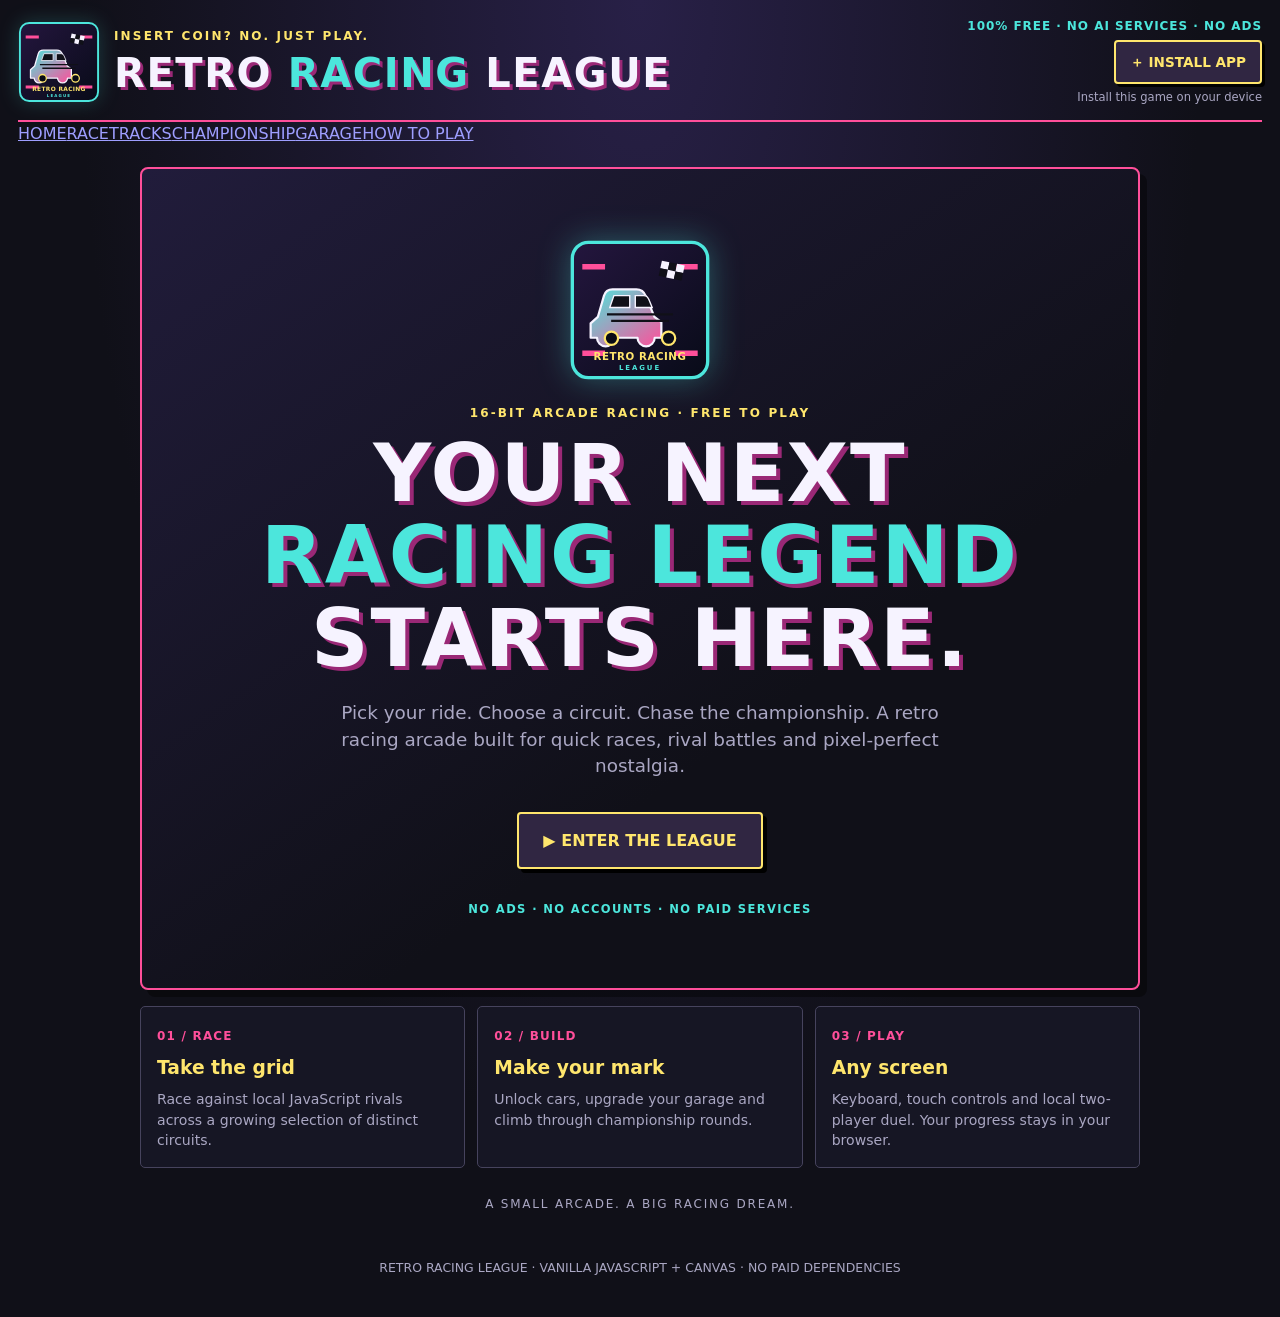
==== commit 3da08149: "Add navigation for dedicated site pages" ====
--- a/index.html
+++ b/index.html
@@ -9,6 +9,7 @@
 </head>
 <body><div class="shell">
 <header class="mast"><a class="brand-lockup brand-home" href="#landing" aria-label="Retro Racing League home"><img class="brand-logo" src="assets/rrl-logo.svg" width="76" height="76" alt=""><div><p class="eyebrow">INSERT COIN? NO. JUST PLAY.</p><h1>RETRO <span>RACING</span> LEAGUE</h1></div></a><div class="mast-actions"><p class="free-tag">100% FREE · NO AI SERVICES · NO ADS</p><button id="installApp" class="install-button" type="button">＋ INSTALL APP</button><p id="installStatus" class="install-status" role="status" aria-live="polite">Install this game on your device</p></div></header>
+<nav class="site-nav" aria-label="Main navigation"><a href="index.html">HOME</a><a href="index.html#game">RACE</a><a href="tracks.html">TRACKS</a><a href="championship.html">CHAMPIONSHIP</a><a href="garage.html">GARAGE</a><a href="how-to-play.html">HOW TO PLAY</a></nav>
 <main id="landingPage" class="landing-page">
 <section class="landing-hero"><div class="landing-mark"><img src="assets/rrl-logo.svg" alt="Retro Racing League emblem"></div><p class="eyebrow">16-BIT ARCADE RACING · FREE TO PLAY</p><h2>YOUR NEXT<br><span>RACING LEGEND</span><br>STARTS HERE.</h2><p class="landing-copy">Pick your ride. Choose a circuit. Chase the championship. A retro racing arcade built for quick races, rival battles and pixel-perfect nostalgia.</p><a class="landing-start" href="#game">▶ ENTER THE LEAGUE</a><p class="landing-free">NO ADS · NO ACCOUNTS · NO PAID SERVICES</p></section>
 <section class="landing-features"><article><b>01 / RACE</b><h3>Take the grid</h3><p>Race against local JavaScript rivals across a growing selection of distinct circuits.</p></article><article><b>02 / BUILD</b><h3>Make your mark</h3><p>Unlock cars, upgrade your garage and climb through championship rounds.</p></article><article><b>03 / PLAY</b><h3>Any screen</h3><p>Keyboard, touch controls and local two-player duel. Your progress stays in your browser.</p></article></section>
--- a/css/style.css
+++ b/css/style.css
@@ -42,3 +42,25 @@
 
 /* Circuit browser tools: searchable, keyboard-friendly and usable on narrow screens */
 .track-tools{display:grid;gap:7px;margin:8px 0 10px}.track-search-label{margin:0!important}.track-tools input[type=search]{width:100%;min-width:0;padding:10px;background:#101018;border:1px solid var(--line);border-radius:4px;color:var(--ink)}.track-tool-buttons{display:flex;align-items:center;justify-content:space-between;gap:8px;flex-wrap:wrap}.favorite-filter{display:flex!important;align-items:center;gap:7px;margin:0!important}.favorite-filter input{accent-color:var(--pink);width:18px;height:18px}.track-picker{display:grid;grid-template-columns:repeat(2,minmax(0,1fr));gap:6px;max-height:320px;overflow:auto;overscroll-behavior:contain;padding:2px}.track-tile{display:grid;grid-template-columns:minmax(0,1fr) 38px;gap:4px;min-width:0}.track-tile[hidden]{display:none!important}.track-pick{min-width:0;min-height:42px;padding:7px 6px;text-align:left;font-size:.75rem;line-height:1.25;overflow-wrap:anywhere;border-color:var(--track-color,var(--cyan));box-shadow:2px 2px 0 #000}.track-pick.selected{background:var(--track-color,var(--cyan));color:#101018;outline:2px solid white;outline-offset:1px}.track-favorite{padding:4px;min-width:36px;min-height:42px;border-color:var(--line);color:var(--yellow);font-size:1.1rem;box-shadow:2px 2px 0 #000}.track-favorite[aria-pressed=true]{border-color:var(--yellow);background:#3a3220;color:var(--yellow)}.track-picker[data-empty=true]::after{content:"NO CIRCUITS MATCH — TRY ANOTHER SEARCH";display:block;grid-column:1/-1;padding:14px;color:var(--muted);font-size:.8rem;text-align:center}@media(max-width:520px){.track-picker{grid-template-columns:repeat(2,minmax(0,1fr));max-height:280px}.track-tool-buttons button{font-size:.75rem;padding:.55rem}.track-pick{font-size:.7rem}.track-tile{grid-template-columns:minmax(0,1fr) 34px}.track-favorite{min-width:32px}}
+
+/* Landing screen and hash-based navigation: refresh retains the current view. */
+.brand-home{color:inherit;text-decoration:none}
+.brand-home:focus-visible{outline:3px solid var(--yellow);outline-offset:5px;border-radius:8px}
+.landing-page{display:block!important;max-width:1000px;margin:22px auto 0}
+.landing-hero{position:relative;overflow:hidden;text-align:center;padding:clamp(26px,6vw,70px) 18px;border:2px solid var(--pink);border-radius:8px;background:linear-gradient(145deg,#211c3b,#101018 65%);box-shadow:7px 7px 0 #0006}
+.landing-mark img{width:clamp(82px,14vw,142px);height:auto;filter:drop-shadow(0 0 16px #4ce6dc55)}
+.landing-hero .eyebrow{margin:18px 0 10px}
+.landing-hero h2{font-size:clamp(2rem,7vw,5rem);line-height:1.03;letter-spacing:.025em;margin:0;text-shadow:4px 4px #9a2876}
+.landing-hero h2 span{color:var(--cyan)}
+.landing-copy{max-width:650px;margin:20px auto;color:var(--muted);font-size:clamp(.95rem,2vw,1.15rem)}
+.landing-start{display:inline-block;margin:12px auto;padding:15px 24px;border:2px solid var(--yellow);border-radius:4px;background:#302642;color:var(--yellow);font-weight:900;text-decoration:none;box-shadow:4px 4px 0 #000;font-size:1rem}
+.landing-start:hover,.landing-start:focus-visible{background:var(--yellow);color:#101018;outline:2px solid white;outline-offset:3px}
+.landing-free{font-size:.72rem;font-weight:900;letter-spacing:.12em;color:var(--cyan);margin:20px 0 0}
+.landing-features{display:grid;grid-template-columns:repeat(3,minmax(0,1fr));gap:12px;margin:16px 0}
+.landing-features article{border:1px solid var(--line);border-radius:5px;background:#171725ed;padding:16px}
+.landing-features b{color:var(--pink);font-size:.75rem;letter-spacing:.1em}
+.landing-features h3{color:var(--yellow);margin:8px 0}
+.landing-features p{color:var(--muted);font-size:.88rem;margin:0}
+.landing-foot{text-align:center;color:var(--muted);font-size:.75rem;letter-spacing:.15em;padding:12px}
+#gamePage[hidden],#landingPage[hidden]{display:none!important}
+@media(max-width:650px){.landing-features{grid-template-columns:1fr}.landing-features article{padding:13px}.landing-hero{padding:30px 14px}.landing-start{width:100%;max-width:320px}}
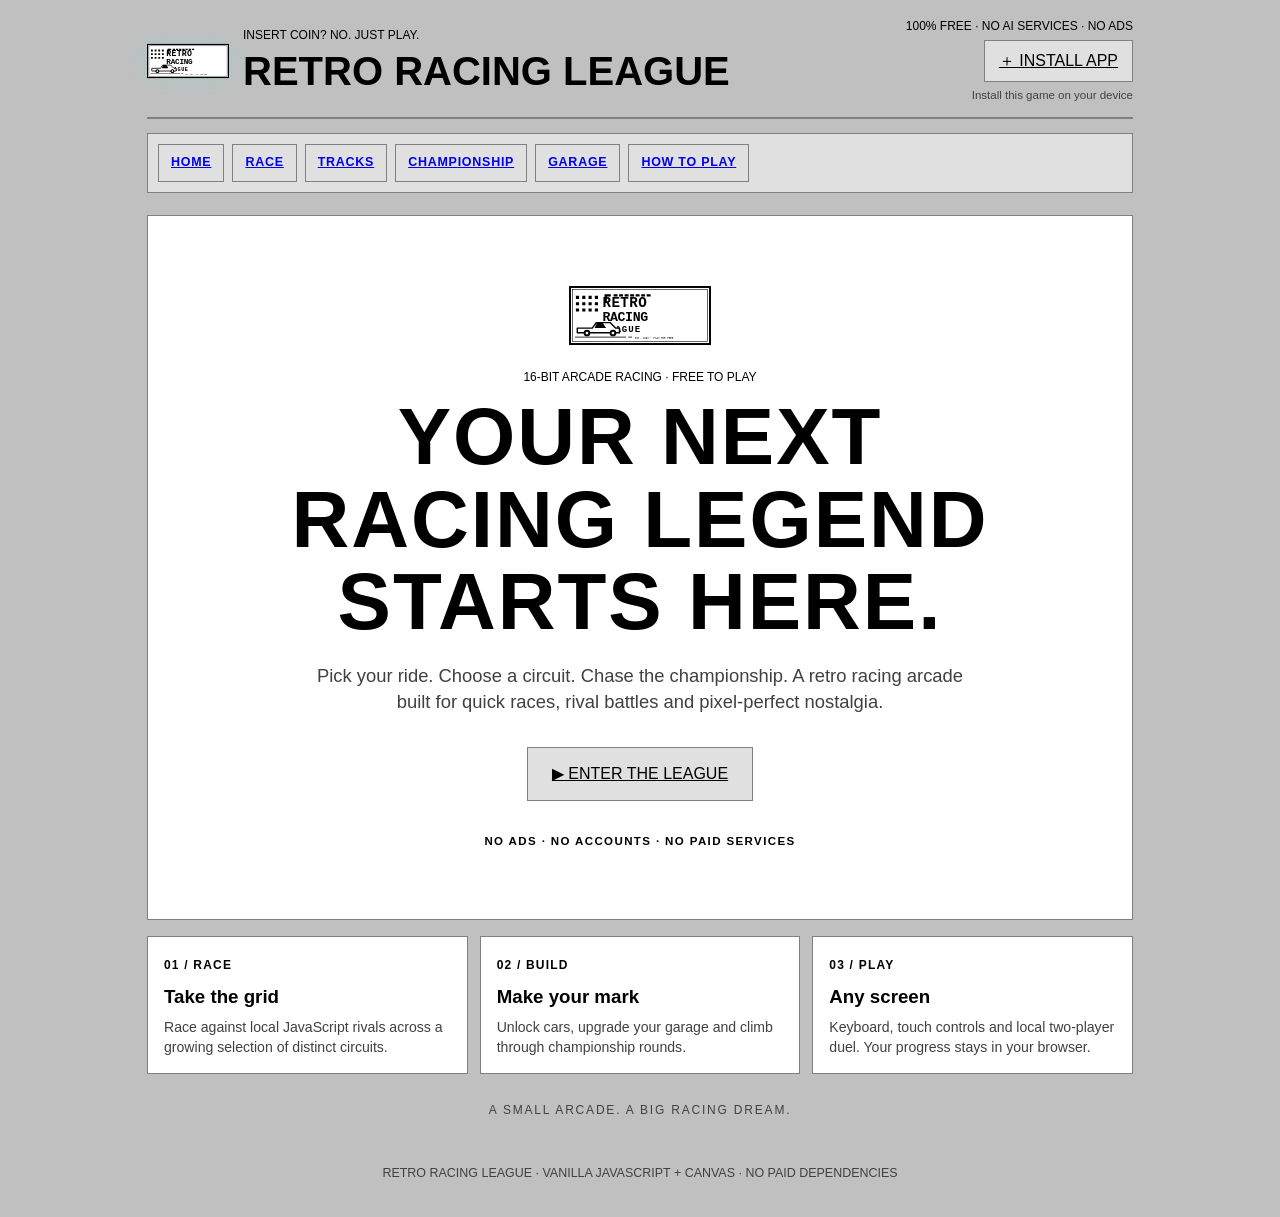
==== commit 87e91d71: "Add accessible compact on-screen driving buttons" ====
--- a/index.html
+++ b/index.html
@@ -19,7 +19,7 @@
 <div id="canvasFrame" class="canvas-frame"><canvas id="game" width="800" height="500" aria-label="Top-down racing game. Use arrow keys or touch controls."></canvas>
 <div id="overlay" class="overlay"><h2 id="overlayTitle">READY, RACER?</h2><p id="overlayText">Choose your setup and race three laps.</p><button id="startBtn">▶ START RACE</button></div></div>
 <div class="race-strip"><span id="status" role="status" aria-live="polite">GRID READY</span><span id="speed">SPEED 000</span><span id="lap">LAP 0 / 3</span><span id="position">POS — / 4</span></div>
-<div class="touch-controls" aria-label="Touch driving controls"><button data-control="left" aria-label="Steer left">◀ LEFT</button><button data-control="brake">▼ BRAKE</button><button data-control="right" aria-label="Steer right">RIGHT ▶</button><button data-control="nitro">⚡ NITRO</button><button id="mobileStart">▶ START</button><button data-control="gas">▲ GAS</button></div>
+<div class="touch-controls" role="group" aria-label="On-screen driving buttons. Press and hold to steer, accelerate, brake, or use nitro."><button class="drive-button steer-button" data-control="left" aria-label="Hold to steer left">◀</button><button class="drive-button brake-button" data-control="brake" aria-label="Hold to brake">▼ BRAKE</button><button class="drive-button steer-button" data-control="right" aria-label="Hold to steer right">▶</button><button class="drive-button nitro-button" data-control="nitro" aria-label="Hold to use nitro">⚡ NITRO</button><button class="drive-button start-button" id="mobileStart" type="button">▶ START</button><button class="drive-button gas-button" data-control="gas" aria-label="Hold to accelerate">▲ GAS</button></div>
 <p class="hint">KEYS: <kbd>←</kbd><kbd>→</kbd> steer · <kbd>↑</kbd> accelerate · <kbd>↓</kbd> brake · <kbd>SPACE</kbd> nitro · <kbd>P</kbd> pause · <kbd>ENTER</kbd> start · P2: <kbd>W</kbd><kbd>A</kbd><kbd>S</kbd><kbd>D</kbd> drive, <kbd>SHIFT</kbd> nitro</p>
 </section>
 <aside class="sidebar">
--- a/css/style.css
+++ b/css/style.css
@@ -64,3 +64,77 @@
 .landing-foot{text-align:center;color:var(--muted);font-size:.75rem;letter-spacing:.15em;padding:12px}
 #gamePage[hidden],#landingPage[hidden]{display:none!important}
 @media(max-width:650px){.landing-features{grid-template-columns:1fr}.landing-features article{padding:13px}.landing-hero{padding:30px 14px}.landing-start{width:100%;max-width:320px}}
+
+/* Independent navigation pages */
+.site-nav{display:flex;flex-wrap:wrap;gap:8px;margin:14px 0;padding:10px;border:1px solid var(--line);background:#171725ed}
+.site-nav a{display:inline-block;padding:9px 12px;color:var(--cyan);font-size:.78rem;font-weight:900;letter-spacing:.06em;text-decoration:none;border:1px solid transparent;border-radius:3px}
+.site-nav a:hover,.site-nav a:focus-visible{color:#101018;background:var(--cyan);outline:2px solid white;outline-offset:2px}
+.subpage{display:block!important;margin:18px 0;max-width:100%}.subpage-hero{padding:clamp(24px,5vw,50px);border:2px solid var(--pink);background:linear-gradient(145deg,#211c3b,#101018 65%);box-shadow:6px 6px 0 #0005}.subpage-hero h2{font-size:clamp(2rem,6vw,4rem);line-height:1.05;margin:8px 0;color:var(--cyan);text-shadow:3px 3px #9a2876}.subpage-hero>p:last-child{max-width:700px;color:var(--muted)}.subpage-grid{display:grid;grid-template-columns:repeat(2,minmax(0,1fr));gap:14px;margin-top:14px}.subpage-grid .panel{min-width:0}.subpage-grid .panel ul{line-height:1.8}@media(max-width:650px){.subpage-grid{grid-template-columns:1fr}.site-nav{gap:4px;padding:6px}.site-nav a{padding:8px;font-size:.7rem}}
+
+/* Warm, low-saturation 16-bit arcade palette (replace the neon styling). */
+:root{color-scheme:dark;--bg:#211d18;--panel:#302a22;--ink:#f0e4c8;--muted:#c0b39a;--pink:#c17a45;--cyan:#b9a16b;--yellow:#e5c887;--line:#655542}
+body{background:#211d18;color:var(--ink);font-family:"Courier New",ui-monospace,monospace;background-image:linear-gradient(#ffffff05 1px,transparent 1px),linear-gradient(90deg,#ffffff05 1px,transparent 1px);background-size:4px 4px}
+.mast{border-bottom-color:#9a7548}.mast h1{text-shadow:2px 2px #51402d}.mast h1 span{color:#c8ad76}.eyebrow,.panel h2{color:#e5c887}.free-tag,.race-strip,.stats strong{color:#c8ad76}
+.game-panel,.panel,.landing-features article{background:#302a22;border-color:#655542;box-shadow:4px 4px 0 #120f0b;border-radius:0}
+.canvas-frame{border-color:#9a896a;background:#17140f}.overlay{background:#17140fe8}.overlay h2{color:#e5c887;text-shadow:2px 2px #51402d}
+button{border-color:#b9a16b;background:#49402f;color:#f0e4c8;box-shadow:3px 3px 0 #120f0b;border-radius:0}button:hover,button:focus-visible{background:#e5c887;color:#211d18}button.secondary{border-color:#655542;background:#3a3328}.danger{border-color:#a65c43;background:#492c22}
+.panel select,.track-tools input[type=search],.panel input:not([type=checkbox]):not([type=range]){background:#211d18;border-color:#655542;color:#f0e4c8;border-radius:0}
+kbd{border-color:#8d7958;color:#e5c887;border-radius:0}.stats>div{background:#211d18;border-color:#655542}.track-details{background:#211d18;border-left-color:#b9a16b}.track-pick{background:#211d18;border-color:#655542}.track-pick[aria-pressed=true],.track-pick.selected{background:#b9a16b;color:#211d18;border-color:#e5c887}.track-favorite[aria-pressed=true]{background:#49402f;border-color:#e5c887;color:#e5c887}
+.site-nav{background:#302a22;border-color:#655542;border-radius:0}.site-nav a{color:#e5c887;border-radius:0}.site-nav a:hover,.site-nav a:focus-visible{background:#e5c887;color:#211d18}
+.landing-hero,.subpage-hero{background:#302a22;border-color:#9a7548;box-shadow:5px 5px 0 #120f0b;border-radius:0}.landing-hero h2,.subpage-hero h2{color:#f0e4c8;text-shadow:2px 2px #51402d}.landing-hero h2 span{color:#c8ad76}.landing-mark img{filter:none}.landing-start{background:#49402f;border-color:#e5c887;color:#e5c887;border-radius:0;box-shadow:3px 3px 0 #120f0b}.landing-start:hover,.landing-start:focus-visible{background:#e5c887;color:#211d18}.landing-features b{color:#c8ad76}.landing-features h3{color:#e5c887}.landing-free{color:#c8ad76}
+
+/* Classic plain-HTML era palette: grey page, white panels, black text, blue links. */
+:root{color-scheme:light;--bg:#c0c0c0;--panel:#fff;--ink:#000;--muted:#404040;--pink:#000080;--cyan:#0000ee;--yellow:#000080;--line:#808080}
+html{background:#c0c0c0}
+body{margin:0;background:#c0c0c0;color:#000;font:16px/1.4 Arial,Helvetica,sans-serif;background-image:none}
+a{color:#0000ee;text-decoration:underline}a:visited{color:#551a8b}
+.shell{max-width:1000px}
+.mast{border-bottom:2px solid #808080}
+.mast h1,.mast h1 span{color:#000;text-shadow:none}
+.eyebrow,.free-tag,.race-strip,.stats strong,.panel h2,.overlay h2,.landing-hero h2,.landing-hero h2 span,.subpage-hero h2,.landing-features b,.landing-features h3,.landing-free{color:#000;text-shadow:none}
+.game-panel,.panel,.landing-features article{background:#fff;border:1px solid #808080;box-shadow:none;border-radius:0;color:#000}
+.canvas-frame{border:2px solid #808080;background:#000}.overlay{background:#ffffffed}.overlay h2{color:#000;text-shadow:none}
+button{border:1px solid #808080;border-radius:0;background:#e0e0e0;color:#000;box-shadow:none;font-weight:normal;padding:.5rem .75rem}
+button:hover,button:focus-visible{background:#d0d0d0;color:#000;outline:1px dotted #000;outline-offset:2px}
+button.secondary{background:#e0e0e0;border-color:#808080;color:#000}.danger{background:#e0e0e0;border-color:#808080;color:#000}
+.panel select,.track-tools input[type=search],.panel input:not([type=checkbox]):not([type=range]){background:#fff;border:1px solid #808080;border-radius:0;color:#000}
+kbd{border:1px solid #808080;border-radius:0;color:#000;background:#eee}
+.stats>div{background:#fff;border:1px solid #808080}.track-details{background:#fff;border-left:2px solid #808080;color:#000}
+.track-pick{background:#fff;border:1px solid #808080;color:#000}.track-pick[aria-pressed=true],.track-pick.selected{background:#000080;border-color:#000080;color:#fff;box-shadow:none}.track-favorite[aria-pressed=true]{background:#e0e0e0;border-color:#808080;color:#000}
+.site-nav{background:#e0e0e0;border:1px solid #808080;border-radius:0}.site-nav a{color:#0000ee;border:1px solid #808080;border-radius:0;text-decoration:underline}.site-nav a:hover,.site-nav a:focus-visible{background:#d0d0d0;color:#000}
+.landing-hero,.subpage-hero{background:#fff;border:1px solid #808080;box-shadow:none;border-radius:0}.landing-hero h2,.subpage-hero h2{color:#000;text-shadow:none}.landing-hero h2 span{color:#000}.landing-mark img{filter:none}
+.landing-start{background:#e0e0e0;border:1px solid #808080;border-radius:0;box-shadow:none;color:#000;text-decoration:underline;font-weight:normal}.landing-start:hover,.landing-start:focus-visible{background:#d0d0d0;color:#000}
+.landing-features b,.landing-features h3{color:#000}.landing-free{color:#000}
+.free-tag{font-weight:normal;letter-spacing:normal}.eyebrow{font-weight:normal;letter-spacing:normal}.mast h1{letter-spacing:normal}
+body{background-image:none}
+
+/* PWA install control follows the plain grey/white classic site palette. */
+.mast-actions .install-button{background:#e0e0e0;border:1px solid #808080;border-radius:0;color:#000;box-shadow:none;font:inherit;font-weight:normal;text-decoration:underline;min-height:38px}
+.mast-actions .install-button:hover,.mast-actions .install-button:focus-visible{background:#d0d0d0;color:#000;outline:1px dotted #000;outline-offset:2px}
+.mast-actions .install-button:disabled{background:#e0e0e0;color:#404040;opacity:.65}
+.install-status{color:#404040}
+
+/* Device adaptability: safe-area padding, small viewports, coarse touch and landscape phones. */
+html{min-width:320px;min-height:100%;-webkit-text-size-adjust:100%;text-size-adjust:100%}
+body{min-height:100vh;min-height:100dvh}
+.shell{padding-left:max(7px,env(safe-area-inset-left));padding-right:max(7px,env(safe-area-inset-right));padding-bottom:max(12px,env(safe-area-inset-bottom))}
+button,a,select,input{touch-action:manipulation}
+button,[role=button],select{min-height:44px}
+.canvas-frame{width:100%;max-width:100%;margin-inline:auto}
+#game{width:100%;height:auto;max-width:100%;aspect-ratio:8/5;object-fit:contain}
+.touch-controls{grid-template-columns:repeat(3,minmax(0,1fr))}
+.touch-controls button{min-width:0;min-height:48px;padding-inline:clamp(4px,1.2vw,12px);font-size:clamp(.7rem,1.8vw,.95rem);white-space:normal;overflow-wrap:anywhere}
+@media(max-width:360px){.touch-controls{grid-template-columns:repeat(2,minmax(0,1fr))}.touch-controls button{font-size:.75rem}.mast h1{font-size:1rem}.race-strip{font-size:.7rem}.hint{font-size:.7rem}}
+@media(hover:none),(pointer:coarse){button:hover{background:inherit;color:inherit}button:active{background:#e0e0e0;color:#000}button:focus-visible{outline:3px solid #0000ee;outline-offset:2px}}
+@media(orientation:landscape) and (max-height:600px) and (max-width:900px){
+ .shell{padding-top:5px}
+ .mast{padding-bottom:5px}
+ .site-nav{margin:6px 0;padding:4px}
+ .site-nav a{padding:5px 8px}
+ .game-panel{padding:6px}
+ .canvas-frame{max-height:58dvh}
+ #game{max-height:58dvh;width:auto;max-width:100%;margin-inline:auto}
+ .touch-controls button{min-height:42px}
+ .hint{margin:5px 0;line-height:1.5}
+}
+@media(prefers-reduced-motion:reduce){html{scroll-behavior:auto!important}}
